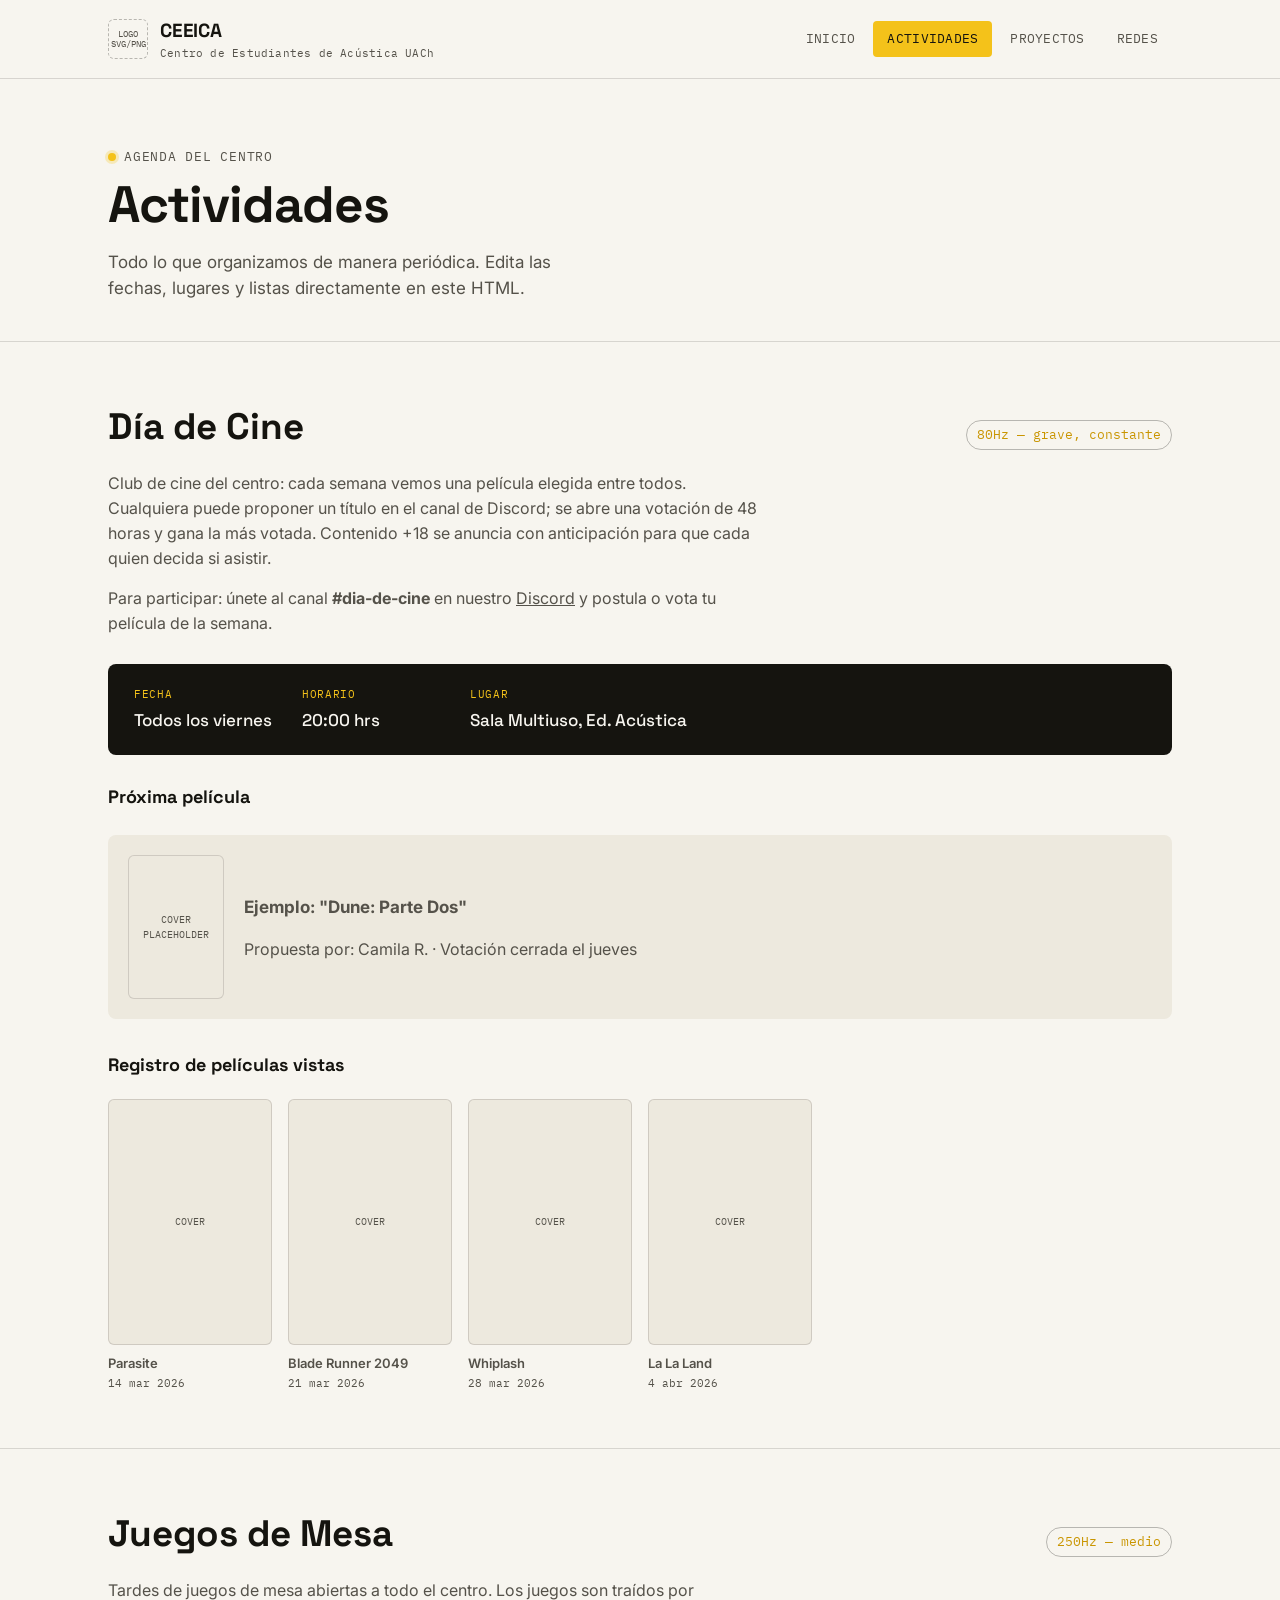
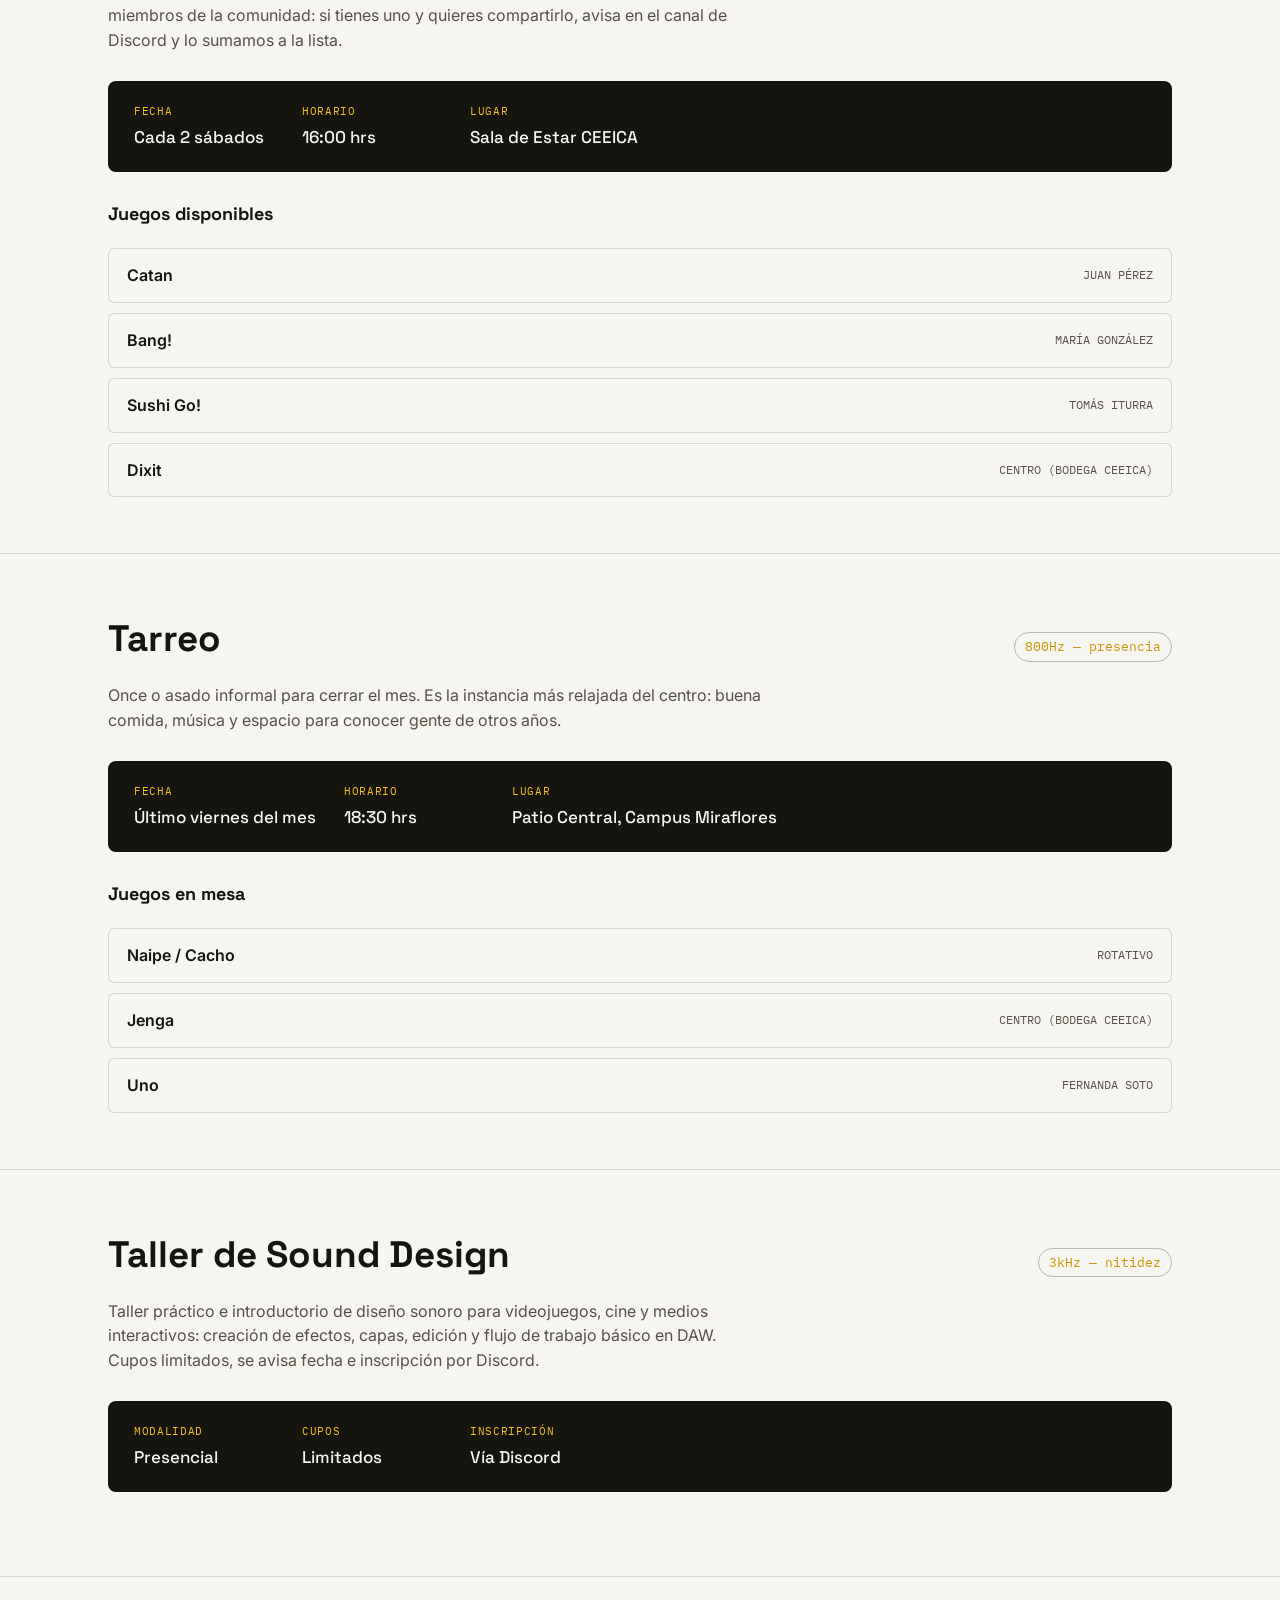
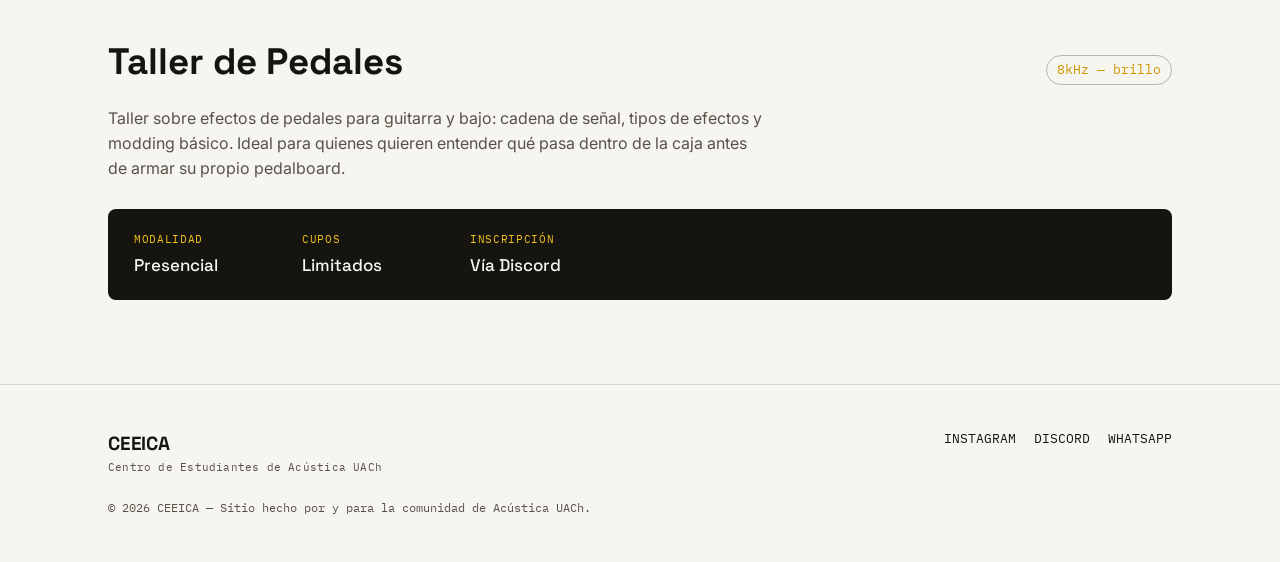
==== actividades.html @ ff1bd5f5 "Add files via upload" ====
<!DOCTYPE html>
<html lang="es">
<head>
<meta charset="UTF-8">
<meta name="viewport" content="width=device-width, initial-scale=1.0">
<title>Actividades — CEEICA</title>
<meta name="description" content="Día de Cine, Juegos de Mesa, Tarreo y talleres de CEEICA.">
<link rel="preconnect" href="https://fonts.googleapis.com">
<link href="https://fonts.googleapis.com/css2?family=Space+Grotesk:wght@500;700&family=Inter:wght@400;500;600&family=IBM+Plex+Mono:wght@400;500&display=swap" rel="stylesheet">
<link rel="stylesheet" href="style.css">
</head>
<body>
<a href="#main" class="skip-link">Saltar al contenido</a>

<header class="site-header">
  <nav class="nav">
    <a href="index.html" class="brand">
      <div class="logo-slot">LOGO<br>SVG/PNG</div>
      <div class="brand-name">CEEICA<span>Centro de Estudiantes de Acústica UACh</span></div>
    </a>
    <button class="nav-toggle" aria-label="Abrir menú" aria-expanded="false">
      <span></span><span></span><span></span>
    </button>
    <div class="nav-links">
      <a href="index.html">Inicio</a>
      <a href="actividades.html" class="active">Actividades</a>
      <a href="proyectos.html">Proyectos</a>
      <a href="redes.html">Redes</a>
    </div>
  </nav>
</header>

<main id="main">

  <section class="hero" style="padding:64px 0 40px;">
    <div class="wrap">
      <p class="eyebrow">Agenda del centro</p>
      <h1 style="font-size:clamp(2.2rem,5vw,3.2rem);">Actividades</h1>
      <p class="lead">Todo lo que organizamos de manera periódica. Edita las fechas, lugares y listas directamente en este HTML.</p>
    </div>
  </section>

  <!-- ============ DÍA DE CINE ============ -->
  <section class="activity-block" id="cine">
    <div class="wrap activity-body">
      <div class="activity-head">
        <h2>Día de Cine</h2>
        <span class="freq-tag">80Hz — grave, constante</span>
      </div>
      <p>Club de cine del centro: cada semana vemos una película elegida entre todos. Cualquiera puede proponer un título en el canal de Discord; se abre una votación de 48 horas y gana la más votada. Contenido +18 se anuncia con anticipación para que cada quien decida si asistir.</p>
      <p>Para participar: únete al canal <strong>#dia-de-cine</strong> en nuestro <a href="redes.html" style="text-decoration:underline;">Discord</a> y postula o vota tu película de la semana.</p>

      <div class="info-box">
        <div class="item"><span>Fecha</span><strong>Todos los viernes</strong></div>
        <div class="item"><span>Horario</span><strong>20:00 hrs</strong></div>
        <div class="item"><span>Lugar</span><strong>Sala Multiuso, Ed. Acústica</strong></div>
      </div>

      <h3 style="font-family:var(--font-display);font-size:18px;margin-bottom:4px;">Próxima película</h3>
      <div class="next-movie">
        <div class="cover-art">COVER<br>PLACEHOLDER</div>
        <div>
          <p style="font-weight:700;font-size:17px;margin-bottom:2px;">Ejemplo: "Dune: Parte Dos"</p>
          <p class="meta">Propuesta por: Camila R. · Votación cerrada el jueves</p>
        </div>
      </div>

      <h3 style="font-family:var(--font-display);font-size:18px;margin:32px 0 4px;">Registro de películas vistas</h3>
      <div class="cover-grid">
        <div class="cover-card">
          <div class="cover-art">COVER</div>
          <p>Parasite</p>
          <p class="meta">14 mar 2026</p>
        </div>
        <div class="cover-card">
          <div class="cover-art">COVER</div>
          <p>Blade Runner 2049</p>
          <p class="meta">21 mar 2026</p>
        </div>
        <div class="cover-card">
          <div class="cover-art">COVER</div>
          <p>Whiplash</p>
          <p class="meta">28 mar 2026</p>
        </div>
        <div class="cover-card">
          <div class="cover-art">COVER</div>
          <p>La La Land</p>
          <p class="meta">4 abr 2026</p>
        </div>
      </div>
    </div>
  </section>

  <!-- ============ JUEGOS DE MESA ============ -->
  <section class="activity-block" id="juegos">
    <div class="wrap activity-body">
      <div class="activity-head">
        <h2>Juegos de Mesa</h2>
        <span class="freq-tag">250Hz — medio</span>
      </div>
      <p>Tardes de juegos de mesa abiertas a todo el centro. Los juegos son traídos por miembros de la comunidad: si tienes uno y quieres compartirlo, avisa en el canal de Discord y lo sumamos a la lista.</p>

      <div class="info-box">
        <div class="item"><span>Fecha</span><strong>Cada 2 sábados</strong></div>
        <div class="item"><span>Horario</span><strong>16:00 hrs</strong></div>
        <div class="item"><span>Lugar</span><strong>Sala de Estar CEEICA</strong></div>
      </div>

      <h3 style="font-family:var(--font-display);font-size:18px;margin-bottom:4px;">Juegos disponibles</h3>
      <ul class="owner-list">
        <li><span class="game-name">Catan</span><span class="owner">Juan Pérez</span></li>
        <li><span class="game-name">Bang!</span><span class="owner">María González</span></li>
        <li><span class="game-name">Sushi Go!</span><span class="owner">Tomás Iturra</span></li>
        <li><span class="game-name">Dixit</span><span class="owner">Centro (bodega CEEICA)</span></li>
      </ul>
    </div>
  </section>

  <!-- ============ TARREO ============ -->
  <section class="activity-block" id="tarreo">
    <div class="wrap activity-body">
      <div class="activity-head">
        <h2>Tarreo</h2>
        <span class="freq-tag">800Hz — presencia</span>
      </div>
      <p>Once o asado informal para cerrar el mes. Es la instancia más relajada del centro: buena comida, música y espacio para conocer gente de otros años.</p>

      <div class="info-box">
        <div class="item"><span>Fecha</span><strong>Último viernes del mes</strong></div>
        <div class="item"><span>Horario</span><strong>18:30 hrs</strong></div>
        <div class="item"><span>Lugar</span><strong>Patio Central, Campus Miraflores</strong></div>
      </div>

      <h3 style="font-family:var(--font-display);font-size:18px;margin-bottom:4px;">Juegos en mesa</h3>
      <ul class="owner-list">
        <li><span class="game-name">Naipe / Cacho</span><span class="owner">Rotativo</span></li>
        <li><span class="game-name">Jenga</span><span class="owner">Centro (bodega CEEICA)</span></li>
        <li><span class="game-name">Uno</span><span class="owner">Fernanda Soto</span></li>
      </ul>
    </div>
  </section>

  <!-- ============ TALLER SOUND DESIGN ============ -->
  <section class="activity-block" id="sound-design">
    <div class="wrap activity-body">
      <div class="activity-head">
        <h2>Taller de Sound Design</h2>
        <span class="freq-tag">3kHz — nitidez</span>
      </div>
      <p>Taller práctico e introductorio de diseño sonoro para videojuegos, cine y medios interactivos: creación de efectos, capas, edición y flujo de trabajo básico en DAW. Cupos limitados, se avisa fecha e inscripción por Discord.</p>
      <div class="info-box">
        <div class="item"><span>Modalidad</span><strong>Presencial</strong></div>
        <div class="item"><span>Cupos</span><strong>Limitados</strong></div>
        <div class="item"><span>Inscripción</span><strong>Vía Discord</strong></div>
      </div>
    </div>
  </section>

  <!-- ============ TALLER PEDALES ============ -->
  <section class="activity-block" id="pedales">
    <div class="wrap activity-body">
      <div class="activity-head">
        <h2>Taller de Pedales</h2>
        <span class="freq-tag">8kHz — brillo</span>
      </div>
      <p>Taller sobre efectos de pedales para guitarra y bajo: cadena de señal, tipos de efectos y modding básico. Ideal para quienes quieren entender qué pasa dentro de la caja antes de armar su propio pedalboard.</p>
      <div class="info-box">
        <div class="item"><span>Modalidad</span><strong>Presencial</strong></div>
        <div class="item"><span>Cupos</span><strong>Limitados</strong></div>
        <div class="item"><span>Inscripción</span><strong>Vía Discord</strong></div>
      </div>
    </div>
  </section>

</main>

<footer class="site-footer">
  <div class="wrap">
    <div class="footer-grid">
      <div class="brand-name">CEEICA<span>Centro de Estudiantes de Acústica UACh</span></div>
      <div class="footer-links">
        <a href="redes.html">Instagram</a>
        <a href="redes.html">Discord</a>
        <a href="redes.html">Whatsapp</a>
      </div>
    </div>
    <p class="footer-note">© 2026 CEEICA — Sitio hecho por y para la comunidad de Acústica UACh.</p>
  </div>
</footer>

<script src="script.js"></script>
</body>
</html>
---- style.css ----
/* ============================================================
   CEEICA — Centro de Estudiantes de Acústica UACh
   Sistema de diseño: blanco mate + negro + amarillo señal
   ============================================================ */

:root {
  --bg: #F7F5EF;
  --bg-alt: #EDE9DE;
  --ink: #15140F;
  --ink-soft: #55524A;
  --yellow: #F4C21A;
  --yellow-deep: #C99500;
  --line: rgba(21, 20, 15, 0.14);
  --line-strong: rgba(21, 20, 15, 0.28);

  --font-display: 'Space Grotesk', sans-serif;
  --font-body: 'Inter', sans-serif;
  --font-mono: 'IBM Plex Mono', monospace;

  --maxw: 1120px;
}

* { box-sizing: border-box; }

html { scroll-behavior: smooth; }

body {
  margin: 0;
  background: var(--bg);
  color: var(--ink);
  font-family: var(--font-body);
  font-size: 16px;
  line-height: 1.55;
  -webkit-font-smoothing: antialiased;
}

img { max-width: 100%; display: block; }

a { color: inherit; text-decoration: none; }

.wrap {
  max-width: var(--maxw);
  margin: 0 auto;
  padding: 0 28px;
}

/* -------------------- Skip link / accessibility -------------------- */
.skip-link {
  position: absolute;
  left: -999px;
  top: 0;
  background: var(--yellow);
  color: var(--ink);
  padding: 10px 16px;
  z-index: 999;
  font-family: var(--font-mono);
}
.skip-link:focus { left: 12px; top: 12px; }

:focus-visible {
  outline: 3px solid var(--yellow-deep);
  outline-offset: 2px;
}

/* -------------------- Eyebrow / tag (motivo de frecuencia) -------------------- */
.eyebrow {
  display: inline-flex;
  align-items: center;
  gap: 8px;
  font-family: var(--font-mono);
  font-size: 12.5px;
  letter-spacing: 0.06em;
  text-transform: uppercase;
  color: var(--ink-soft);
  margin: 0 0 14px;
}
.eyebrow::before {
  content: "";
  width: 8px;
  height: 8px;
  background: var(--yellow);
  border-radius: 50%;
  box-shadow: 0 0 0 3px rgba(244, 194, 26, 0.25);
}

/* -------------------- Header / Nav -------------------- */
.site-header {
  position: sticky;
  top: 0;
  z-index: 100;
  background: rgba(247, 245, 239, 0.92);
  backdrop-filter: blur(8px);
  border-bottom: 1px solid var(--line);
}
.nav {
  display: flex;
  align-items: center;
  justify-content: space-between;
  padding: 16px 28px;
  max-width: var(--maxw);
  margin: 0 auto;
}
.brand {
  display: flex;
  align-items: center;
  gap: 12px;
}
.logo-slot {
  width: 40px;
  height: 40px;
  border: 1.5px dashed var(--line-strong);
  border-radius: 6px;
  display: flex;
  align-items: center;
  justify-content: center;
  font-family: var(--font-mono);
  font-size: 9px;
  color: var(--ink-soft);
  text-align: center;
  line-height: 1.1;
  flex-shrink: 0;
  /* Reemplaza este div por: <img src="assets/logo.svg" alt="Logo CEEICA"> */
}
.brand-name {
  font-family: var(--font-display);
  font-weight: 700;
  font-size: 19px;
  letter-spacing: -0.01em;
}
.brand-name span {
  display: block;
  font-family: var(--font-mono);
  font-weight: 400;
  font-size: 10.5px;
  color: var(--ink-soft);
  letter-spacing: 0.02em;
  text-transform: none;
}

.nav-links {
  display: flex;
  gap: 4px;
  align-items: center;
}
.nav-links a {
  font-family: var(--font-mono);
  font-size: 13px;
  letter-spacing: 0.02em;
  text-transform: uppercase;
  padding: 8px 14px;
  border-radius: 4px;
  color: var(--ink-soft);
  transition: color 0.15s ease, background 0.15s ease;
}
.nav-links a:hover { color: var(--ink); background: var(--bg-alt); }
.nav-links a.active {
  color: var(--ink);
  background: var(--yellow);
}

.nav-toggle {
  display: none;
  flex-direction: column;
  gap: 4px;
  background: none;
  border: none;
  cursor: pointer;
  padding: 8px;
}
.nav-toggle span {
  width: 22px;
  height: 2px;
  background: var(--ink);
  display: block;
}

/* -------------------- Buttons -------------------- */
.btn {
  display: inline-flex;
  align-items: center;
  gap: 8px;
  font-family: var(--font-mono);
  font-size: 13.5px;
  letter-spacing: 0.02em;
  text-transform: uppercase;
  padding: 12px 20px;
  border: 1.5px solid var(--ink);
  border-radius: 4px;
  transition: transform 0.15s ease, background 0.15s ease, color 0.15s ease;
}
.btn-solid { background: var(--ink); color: var(--bg); }
.btn-solid:hover { background: var(--yellow); color: var(--ink); border-color: var(--ink); transform: translateY(-2px); }
.btn-outline { background: transparent; color: var(--ink); }
.btn-outline:hover { background: var(--ink); color: var(--bg); transform: translateY(-2px); }
.btn-row { display: flex; gap: 12px; flex-wrap: wrap; margin-top: 28px; }

/* -------------------- Hero -------------------- */
.hero {
  padding: 96px 0 72px;
  border-bottom: 1px solid var(--line);
  position: relative;
  overflow: hidden;
}
.hero-grid {
  display: grid;
  grid-template-columns: 1.1fr 0.9fr;
  gap: 48px;
  align-items: center;
}
.hero h1 {
  font-family: var(--font-display);
  font-size: clamp(2.6rem, 6vw, 4.4rem);
  line-height: 0.98;
  font-weight: 700;
  letter-spacing: -0.02em;
  margin: 0 0 18px;
}
.hero p.lead {
  font-size: 17px;
  color: var(--ink-soft);
  max-width: 46ch;
  margin: 0;
}

/* Waveform (elemento firma) */
.waveform {
  display: flex;
  align-items: center;
  justify-content: center;
  gap: 5px;
  height: 220px;
}
.waveform .bar {
  width: 8px;
  border-radius: 3px;
  background: var(--ink);
  animation: wave 1.4s ease-in-out infinite;
}
.waveform .bar:nth-child(odd) { background: var(--yellow); }
@keyframes wave {
  0%, 100% { height: 20%; }
  50% { height: 90%; }
}
@media (prefers-reduced-motion: reduce) {
  .waveform .bar { animation: none; height: 55%; }
}

/* Divisor tipo onda entre secciones */
.wave-divider {
  width: 100%;
  height: 28px;
  display: block;
}

/* -------------------- Section -------------------- */
.section { padding: 72px 0; }
.section-alt { background: var(--bg-alt); }
.section-head {
  max-width: 62ch;
  margin-bottom: 40px;
}
.section-head h2 {
  font-family: var(--font-display);
  font-size: clamp(1.8rem, 3.4vw, 2.6rem);
  margin: 0 0 12px;
  letter-spacing: -0.01em;
}
.section-head p { color: var(--ink-soft); margin: 0; }

/* -------------------- Cards -------------------- */
.grid {
  display: grid;
  grid-template-columns: repeat(auto-fit, minmax(260px, 1fr));
  gap: 20px;
}
.card {
  background: var(--bg);
  border: 1px solid var(--line);
  border-radius: 8px;
  padding: 26px;
  transition: border-color 0.15s ease, transform 0.15s ease;
}
.card:hover { border-color: var(--ink); transform: translateY(-3px); }
.card h3 {
  font-family: var(--font-display);
  font-size: 20px;
  margin: 0 0 8px;
}
.card p { color: var(--ink-soft); font-size: 14.5px; margin: 0 0 14px; }
.card .tag-line {
  font-family: var(--font-mono);
  font-size: 12px;
  color: var(--yellow-deep);
  text-transform: uppercase;
  letter-spacing: 0.04em;
  margin-bottom: 10px;
  display: block;
}
.card-link {
  font-family: var(--font-mono);
  font-size: 12.5px;
  text-transform: uppercase;
  border-bottom: 1.5px solid var(--ink);
  padding-bottom: 2px;
}

/* Info box (fecha/hora/lugar) */
.info-box {
  display: flex;
  flex-wrap: wrap;
  gap: 28px;
  background: var(--ink);
  color: var(--bg);
  border-radius: 8px;
  padding: 22px 26px;
  margin: 28px 0;
}
.info-box .item { min-width: 140px; }
.info-box .item span {
  display: block;
  font-family: var(--font-mono);
  font-size: 11px;
  text-transform: uppercase;
  letter-spacing: 0.06em;
  color: var(--yellow);
  margin-bottom: 4px;
}
.info-box .item strong { font-family: var(--font-display); font-size: 17px; font-weight: 500; }

/* Bloques de actividad */
.activity-block {
  padding: 56px 0;
  border-bottom: 1px solid var(--line);
}
.activity-block:last-child { border-bottom: none; }
.activity-head {
  display: flex;
  justify-content: space-between;
  align-items: baseline;
  flex-wrap: wrap;
  gap: 12px;
  margin-bottom: 8px;
}
.activity-head h2 {
  font-family: var(--font-display);
  font-size: clamp(1.7rem, 3vw, 2.3rem);
  margin: 0;
}
.freq-tag {
  font-family: var(--font-mono);
  font-size: 12.5px;
  color: var(--yellow-deep);
  border: 1px solid var(--line-strong);
  padding: 4px 10px;
  border-radius: 20px;
}
.activity-body p { color: var(--ink-soft); max-width: 66ch; }

/* Cover grid (peliculas) */
.cover-grid {
  display: grid;
  grid-template-columns: repeat(auto-fill, minmax(140px, 1fr));
  gap: 16px;
  margin-top: 20px;
}
.cover-card { }
.cover-art {
  aspect-ratio: 2 / 3;
  background: var(--bg-alt);
  border: 1px solid var(--line);
  border-radius: 6px;
  display: flex;
  align-items: center;
  justify-content: center;
  font-family: var(--font-mono);
  font-size: 10px;
  color: var(--ink-soft);
  text-align: center;
  padding: 8px;
  margin-bottom: 8px;
}
.cover-card p { margin: 0; font-size: 13px; font-weight: 600; }
.cover-card .meta { font-family: var(--font-mono); font-size: 11px; color: var(--ink-soft); font-weight: 400; margin-top: 2px; }

.next-movie {
  margin-top: 24px;
  display: flex;
  gap: 20px;
  align-items: center;
  background: var(--bg-alt);
  border-radius: 8px;
  padding: 20px;
  flex-wrap: wrap;
}
.next-movie .cover-art { width: 96px; margin-bottom: 0; flex-shrink: 0; }

/* Lista de juegos con dueño */
.owner-list { list-style: none; margin: 20px 0 0; padding: 0; display: grid; gap: 10px; }
.owner-list li {
  display: flex;
  justify-content: space-between;
  align-items: center;
  padding: 14px 18px;
  background: var(--bg);
  border: 1px solid var(--line);
  border-radius: 6px;
  flex-wrap: wrap;
  gap: 6px;
}
.owner-list .game-name { font-weight: 600; }
.owner-list .owner {
  font-family: var(--font-mono);
  font-size: 12px;
  color: var(--ink-soft);
  text-transform: uppercase;
}

/* Episodios de radio */
.episode {
  display: grid;
  grid-template-columns: 90px 1fr auto;
  gap: 20px;
  align-items: center;
  padding: 18px 0;
  border-bottom: 1px solid var(--line);
}
.episode:last-child { border-bottom: none; }
.ep-num {
  font-family: var(--font-mono);
  font-size: 13px;
  color: var(--yellow-deep);
}
.episode h4 { margin: 0 0 4px; font-family: var(--font-display); font-size: 17px; }
.episode p { margin: 0; color: var(--ink-soft); font-size: 13.5px; }
@media (max-width: 600px) {
  .episode { grid-template-columns: 1fr; gap: 8px; }
}

/* Redes / social cards */
.social-grid { display: grid; grid-template-columns: repeat(auto-fit, minmax(280px, 1fr)); gap: 20px; margin-top: 32px; }
.social-card {
  border: 1.5px solid var(--ink);
  border-radius: 10px;
  padding: 32px 28px;
  display: flex;
  flex-direction: column;
  gap: 14px;
  transition: background 0.15s ease, color 0.15s ease, transform 0.15s ease;
}
.social-card:hover { background: var(--ink); color: var(--bg); transform: translateY(-4px); }
.social-card:hover .social-handle { color: var(--yellow); }
.social-card .platform {
  font-family: var(--font-mono);
  font-size: 12px;
  text-transform: uppercase;
  letter-spacing: 0.05em;
  opacity: 0.6;
}
.social-card .social-handle {
  font-family: var(--font-display);
  font-size: 24px;
  font-weight: 700;
  color: var(--yellow-deep);
}
.social-card .cta { font-family: var(--font-mono); font-size: 12.5px; text-transform: uppercase; }

/* -------------------- Footer -------------------- */
.site-footer {
  border-top: 1px solid var(--line);
  padding: 44px 0 32px;
}
.footer-grid {
  display: flex;
  justify-content: space-between;
  flex-wrap: wrap;
  gap: 24px;
  margin-bottom: 24px;
}
.footer-links { display: flex; gap: 18px; font-family: var(--font-mono); font-size: 13px; text-transform: uppercase; }
.footer-links a:hover { color: var(--yellow-deep); }
.footer-note { font-family: var(--font-mono); font-size: 12px; color: var(--ink-soft); }

/* -------------------- Responsive -------------------- */
@media (max-width: 860px) {
  .hero-grid { grid-template-columns: 1fr; }
  .waveform { height: 140px; }
}
@media (max-width: 720px) {
  .nav-links {
    position: absolute;
    top: 100%;
    left: 0;
    right: 0;
    background: var(--bg);
    flex-direction: column;
    align-items: stretch;
    padding: 12px 28px 20px;
    border-bottom: 1px solid var(--line);
    display: none;
  }
  .nav-links.open { display: flex; }
  .nav-links a { padding: 12px 8px; }
  .nav-toggle { display: flex; }
  .episode { grid-template-columns: 50px 1fr; }
}
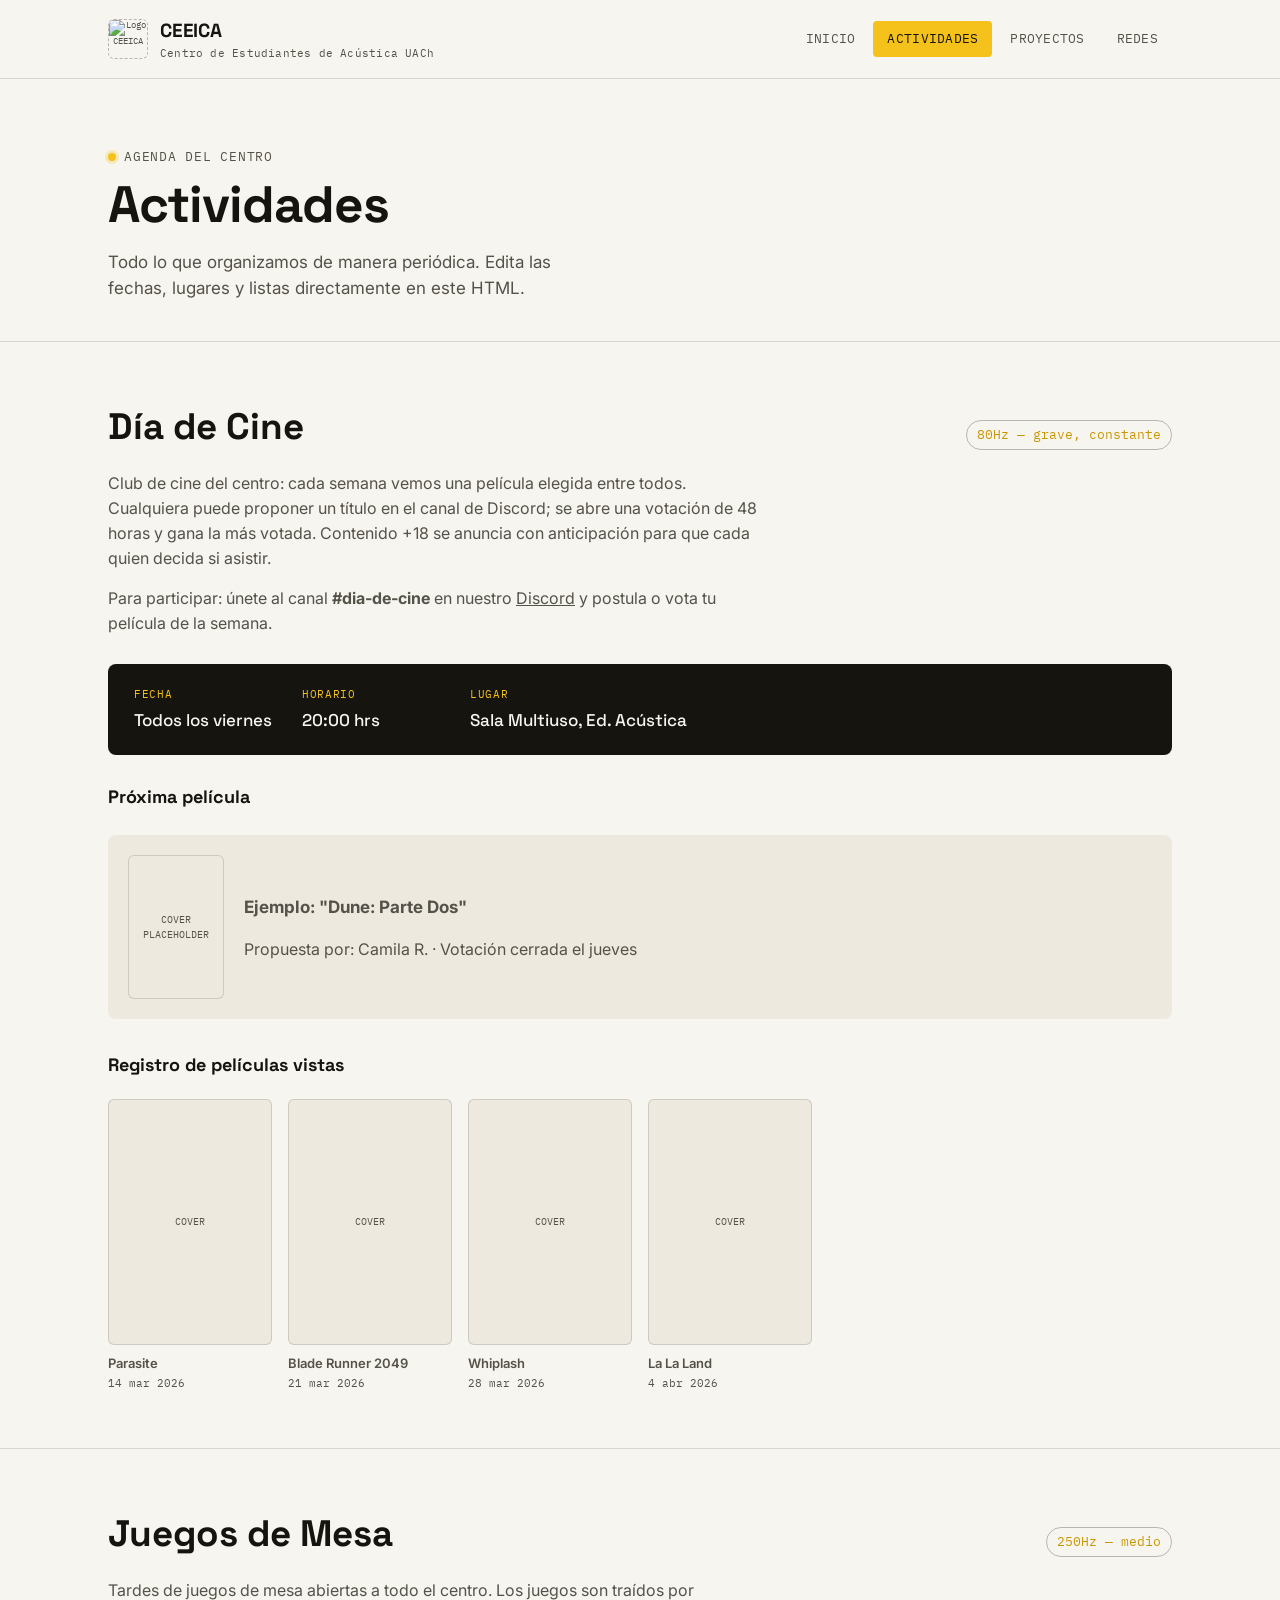
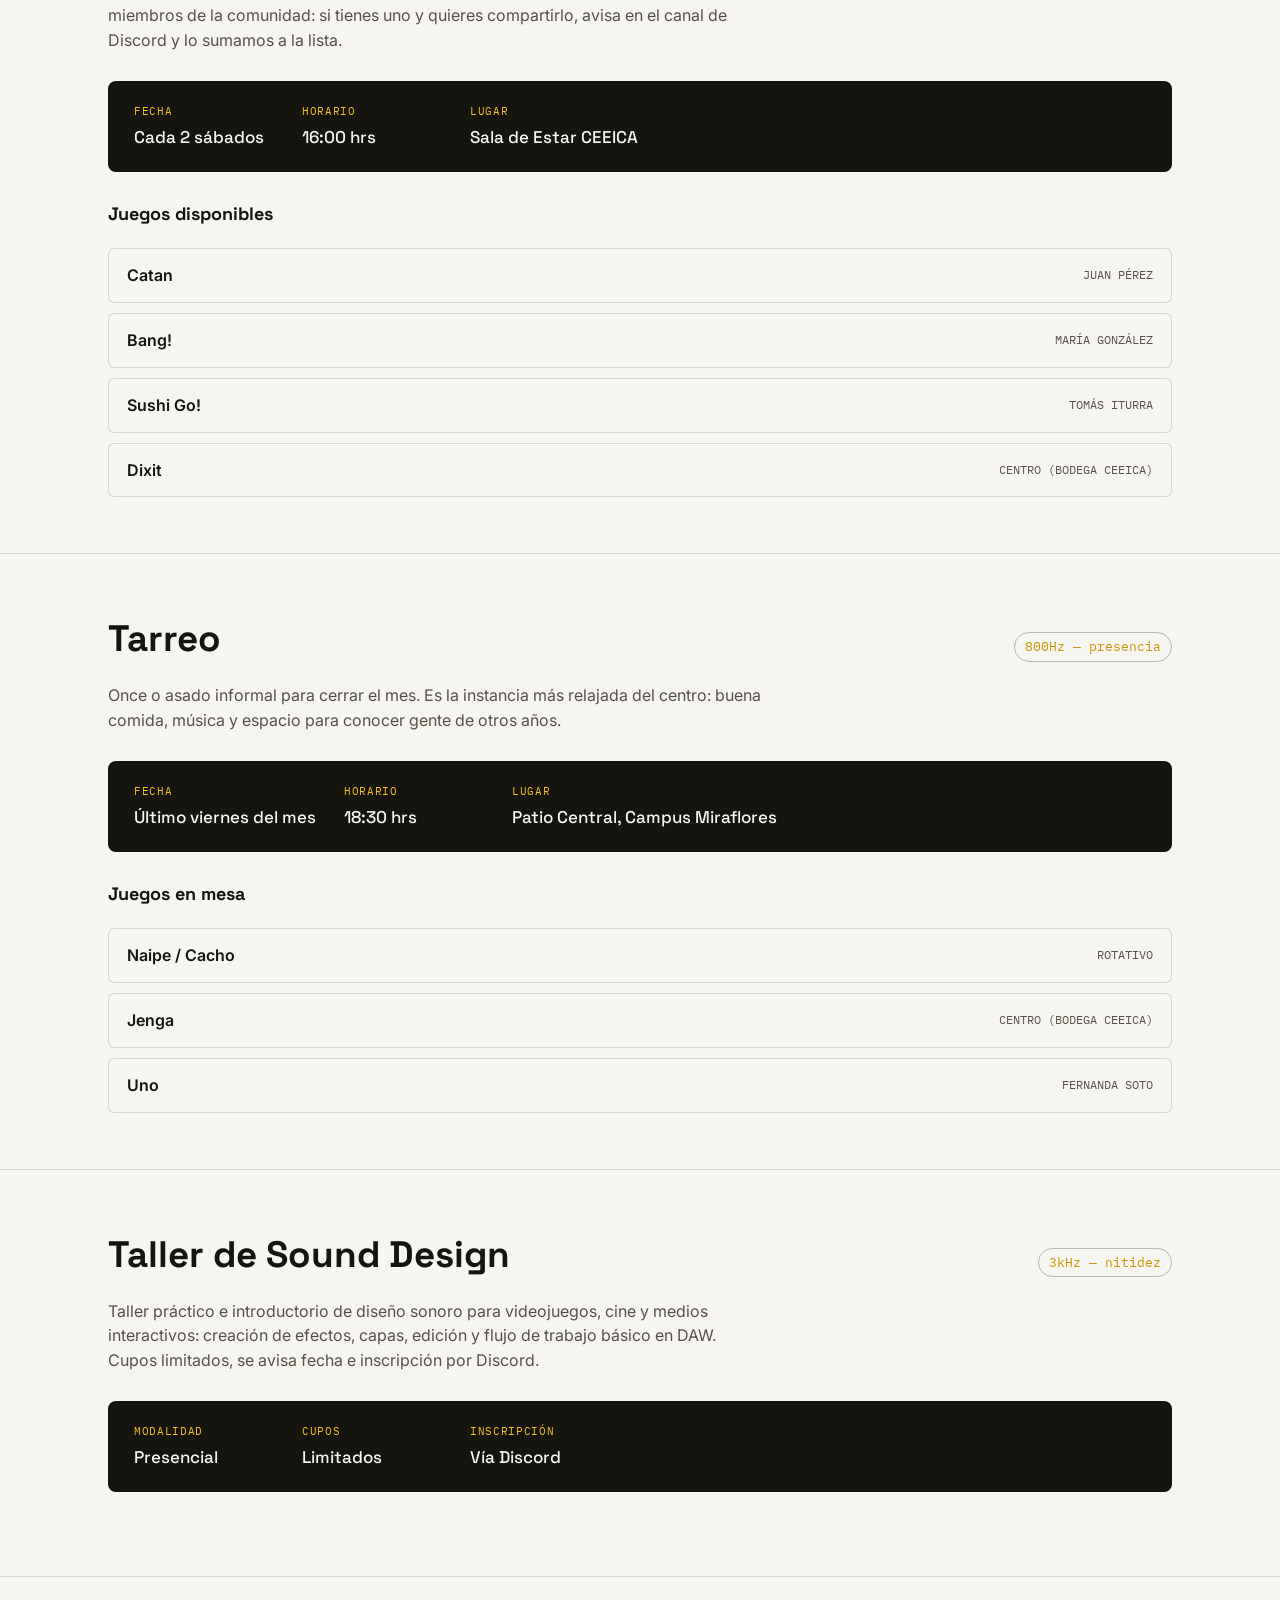
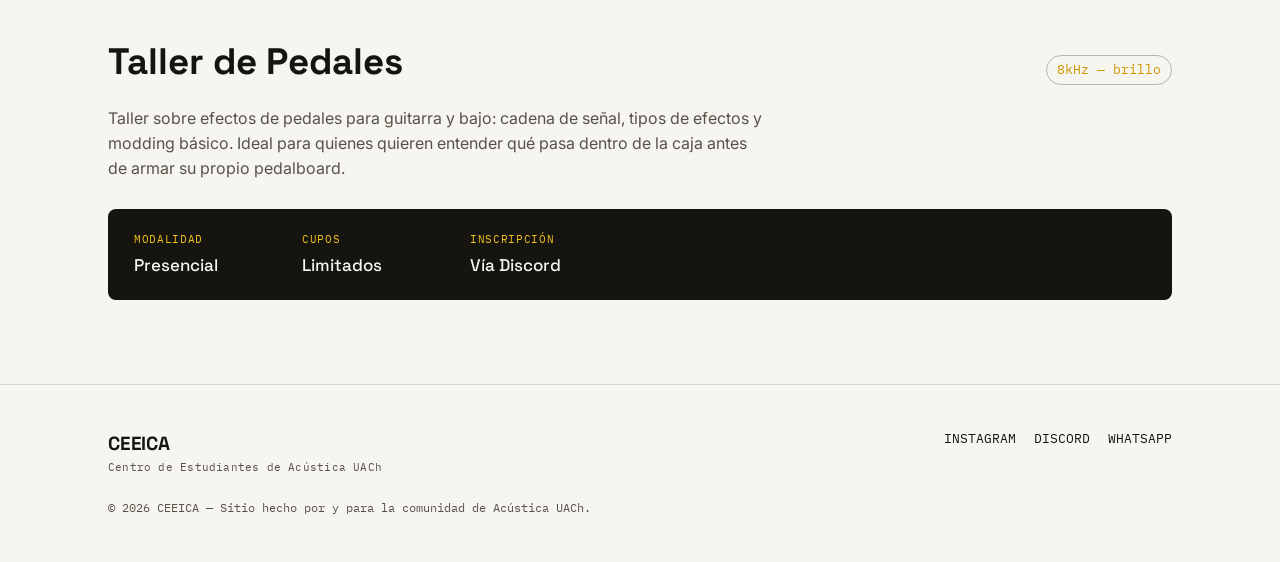
==== commit 64822275: "Add files via upload" ====
--- a/actividades.html
+++ b/actividades.html
@@ -15,7 +15,7 @@
 <header class="site-header">
   <nav class="nav">
     <a href="index.html" class="brand">
-      <div class="logo-slot">LOGO<br>SVG/PNG</div>
+      <img src="assets/logo.svg" alt="Logo CEEICA" class="logo-slot">
       <div class="brand-name">CEEICA<span>Centro de Estudiantes de Acústica UACh</span></div>
     </a>
     <button class="nav-toggle" aria-label="Abrir menú" aria-expanded="false">
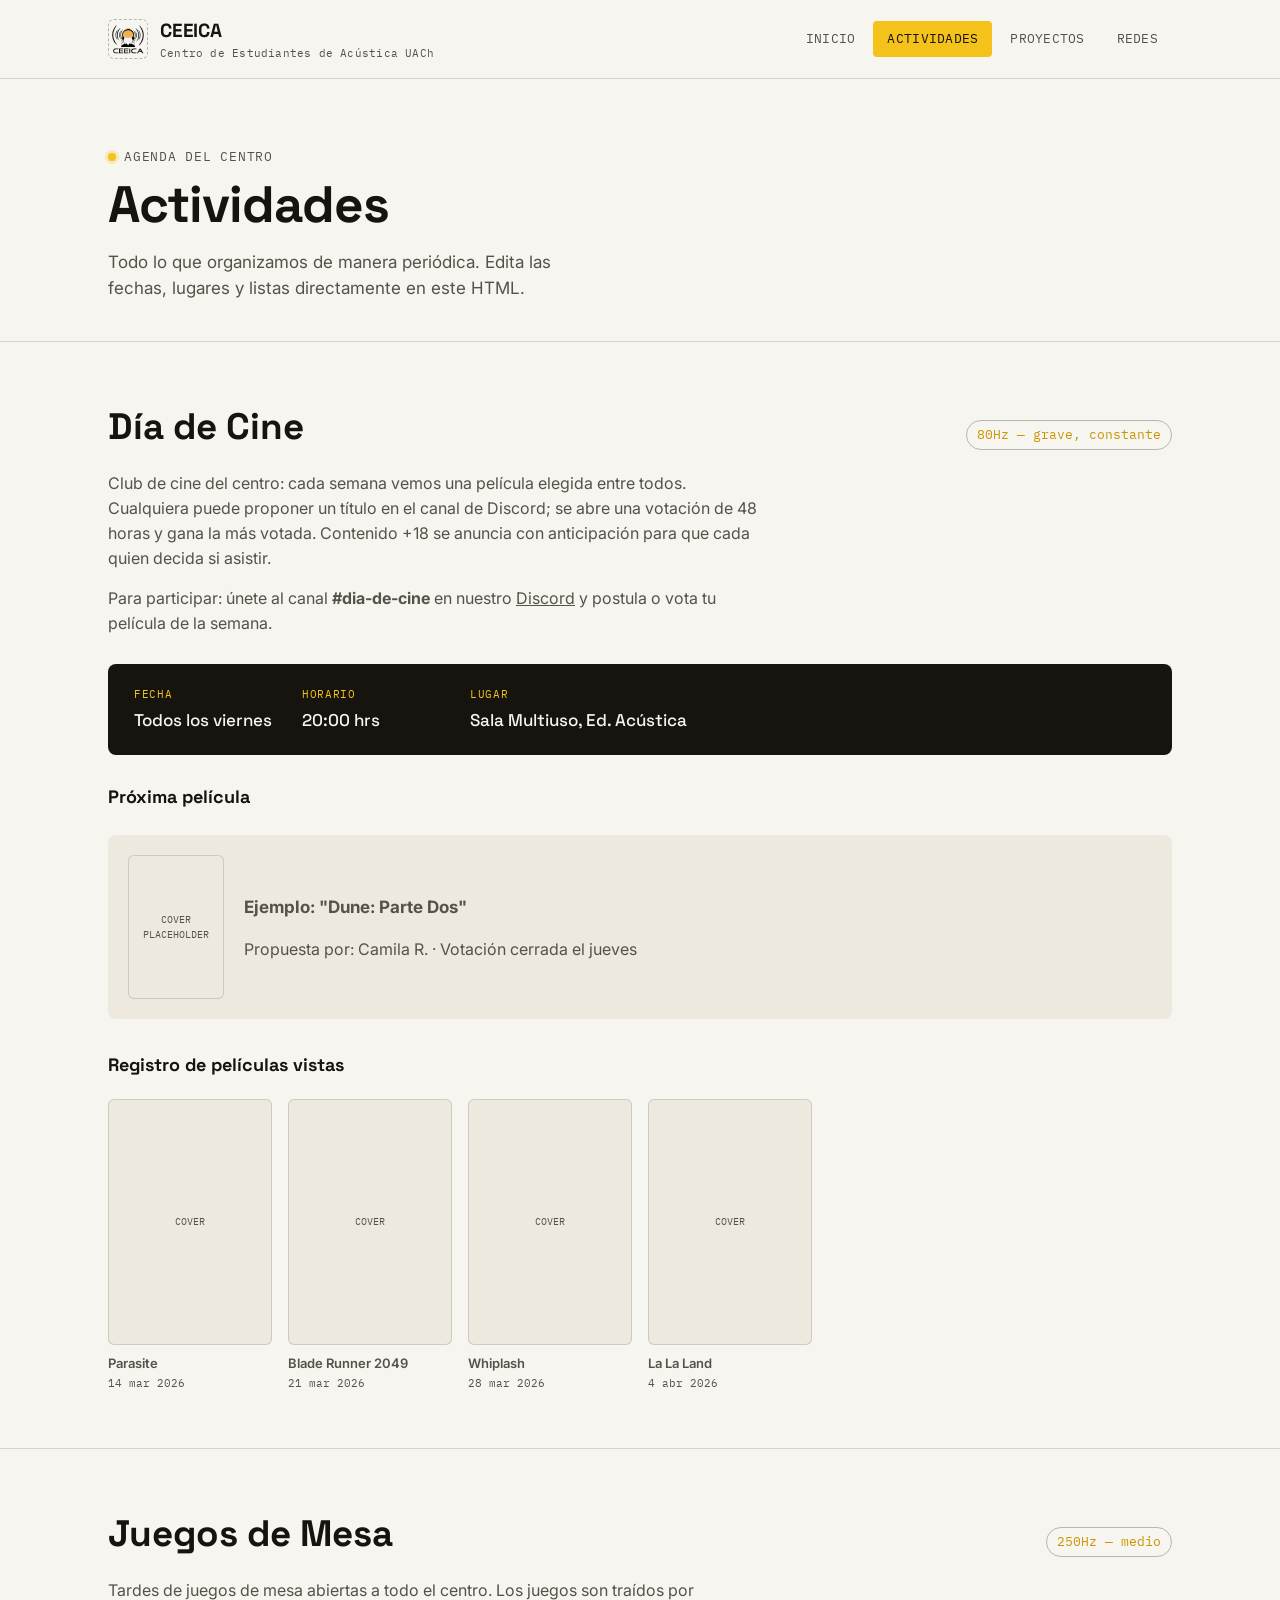
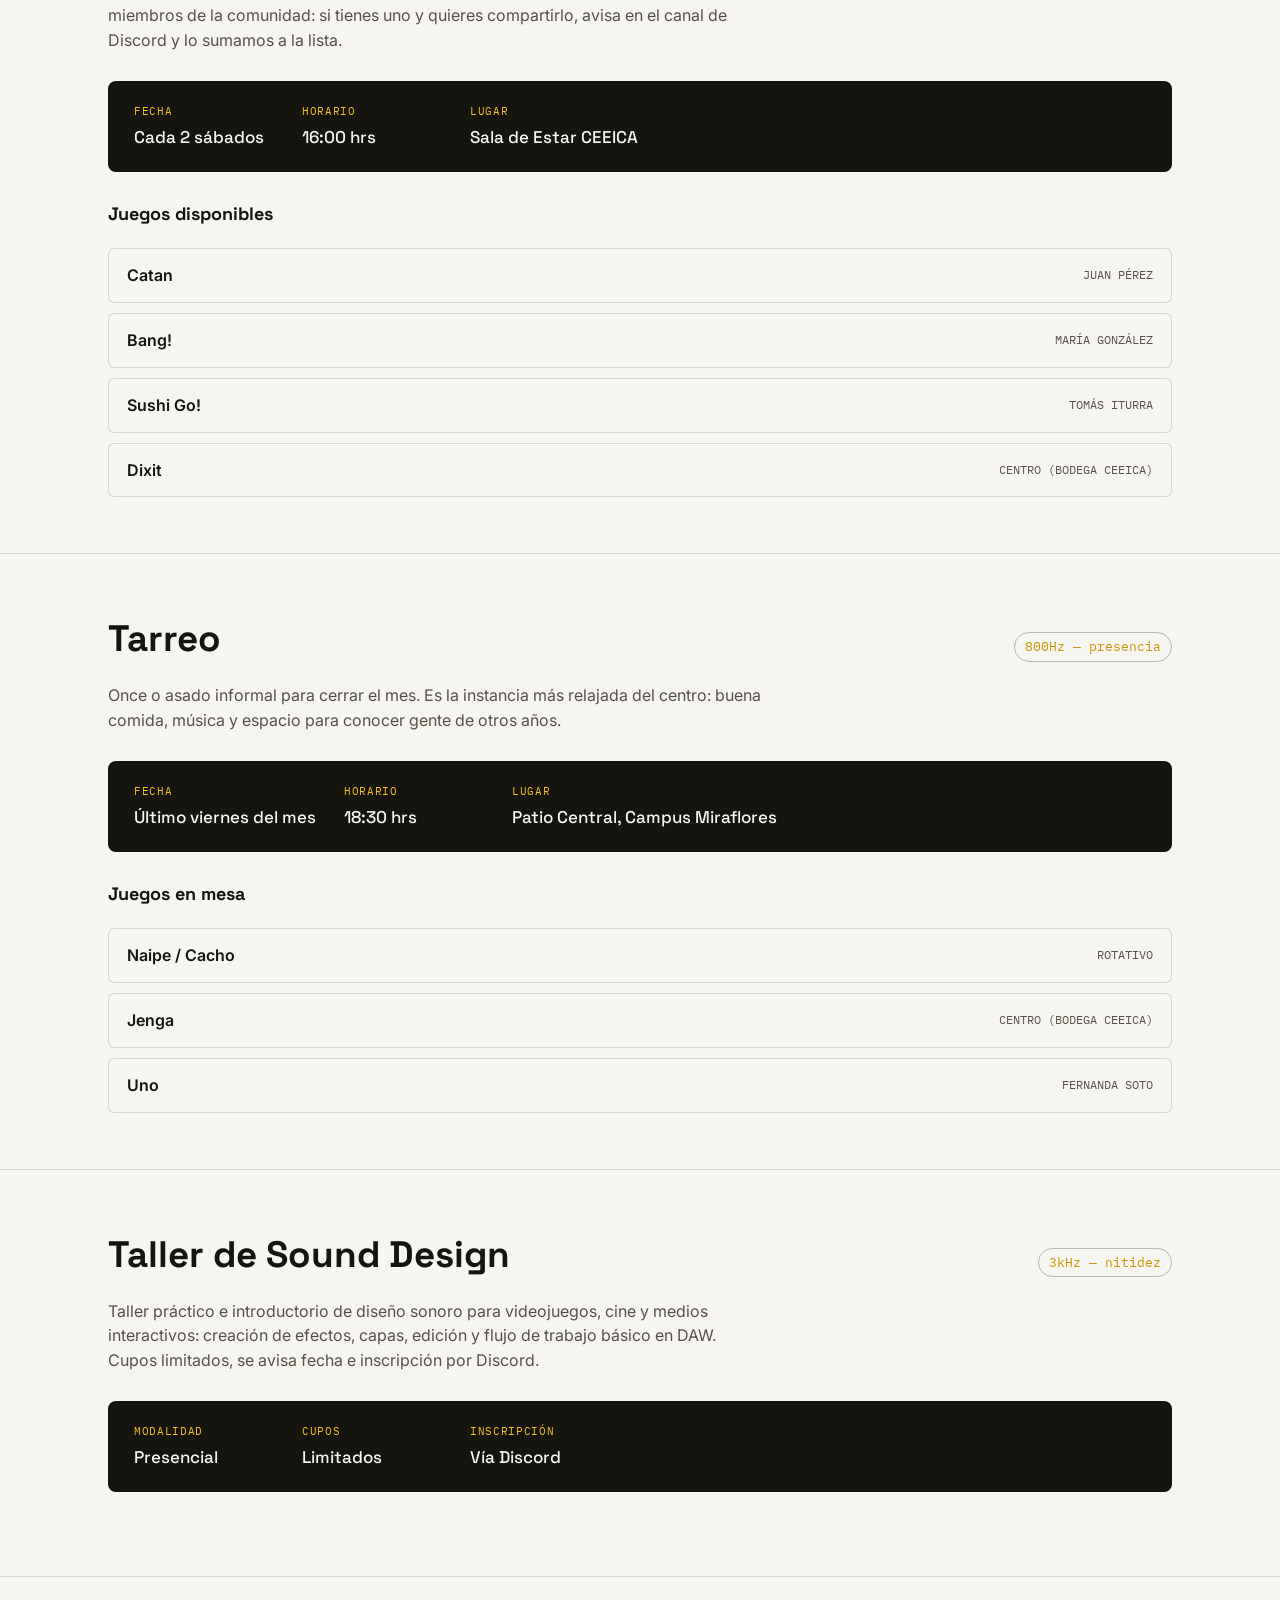
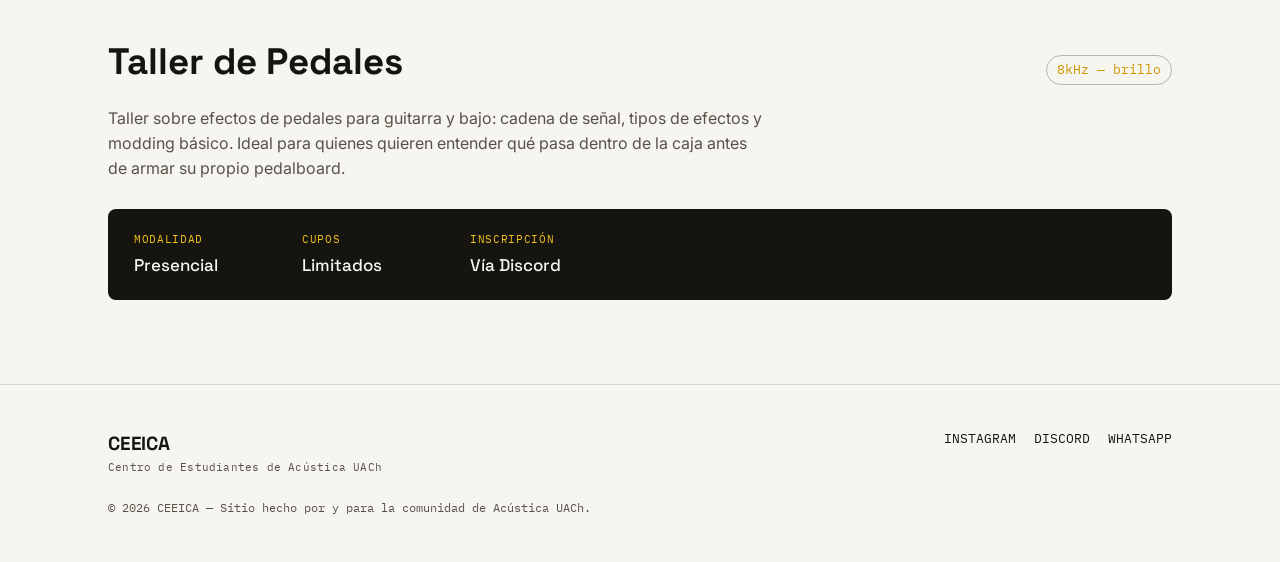
==== commit f79c686d: "Add files via upload" ====
--- a/actividades.html
+++ b/actividades.html
@@ -15,7 +15,7 @@
 <header class="site-header">
   <nav class="nav">
     <a href="index.html" class="brand">
-      <img src="assets/logo.svg" alt="Logo CEEICA" class="logo-slot">
+      <img src="logo.svg" alt="Logo CEEICA" class="logo-slot">
       <div class="brand-name">CEEICA<span>Centro de Estudiantes de Acústica UACh</span></div>
     </a>
     <button class="nav-toggle" aria-label="Abrir menú" aria-expanded="false">
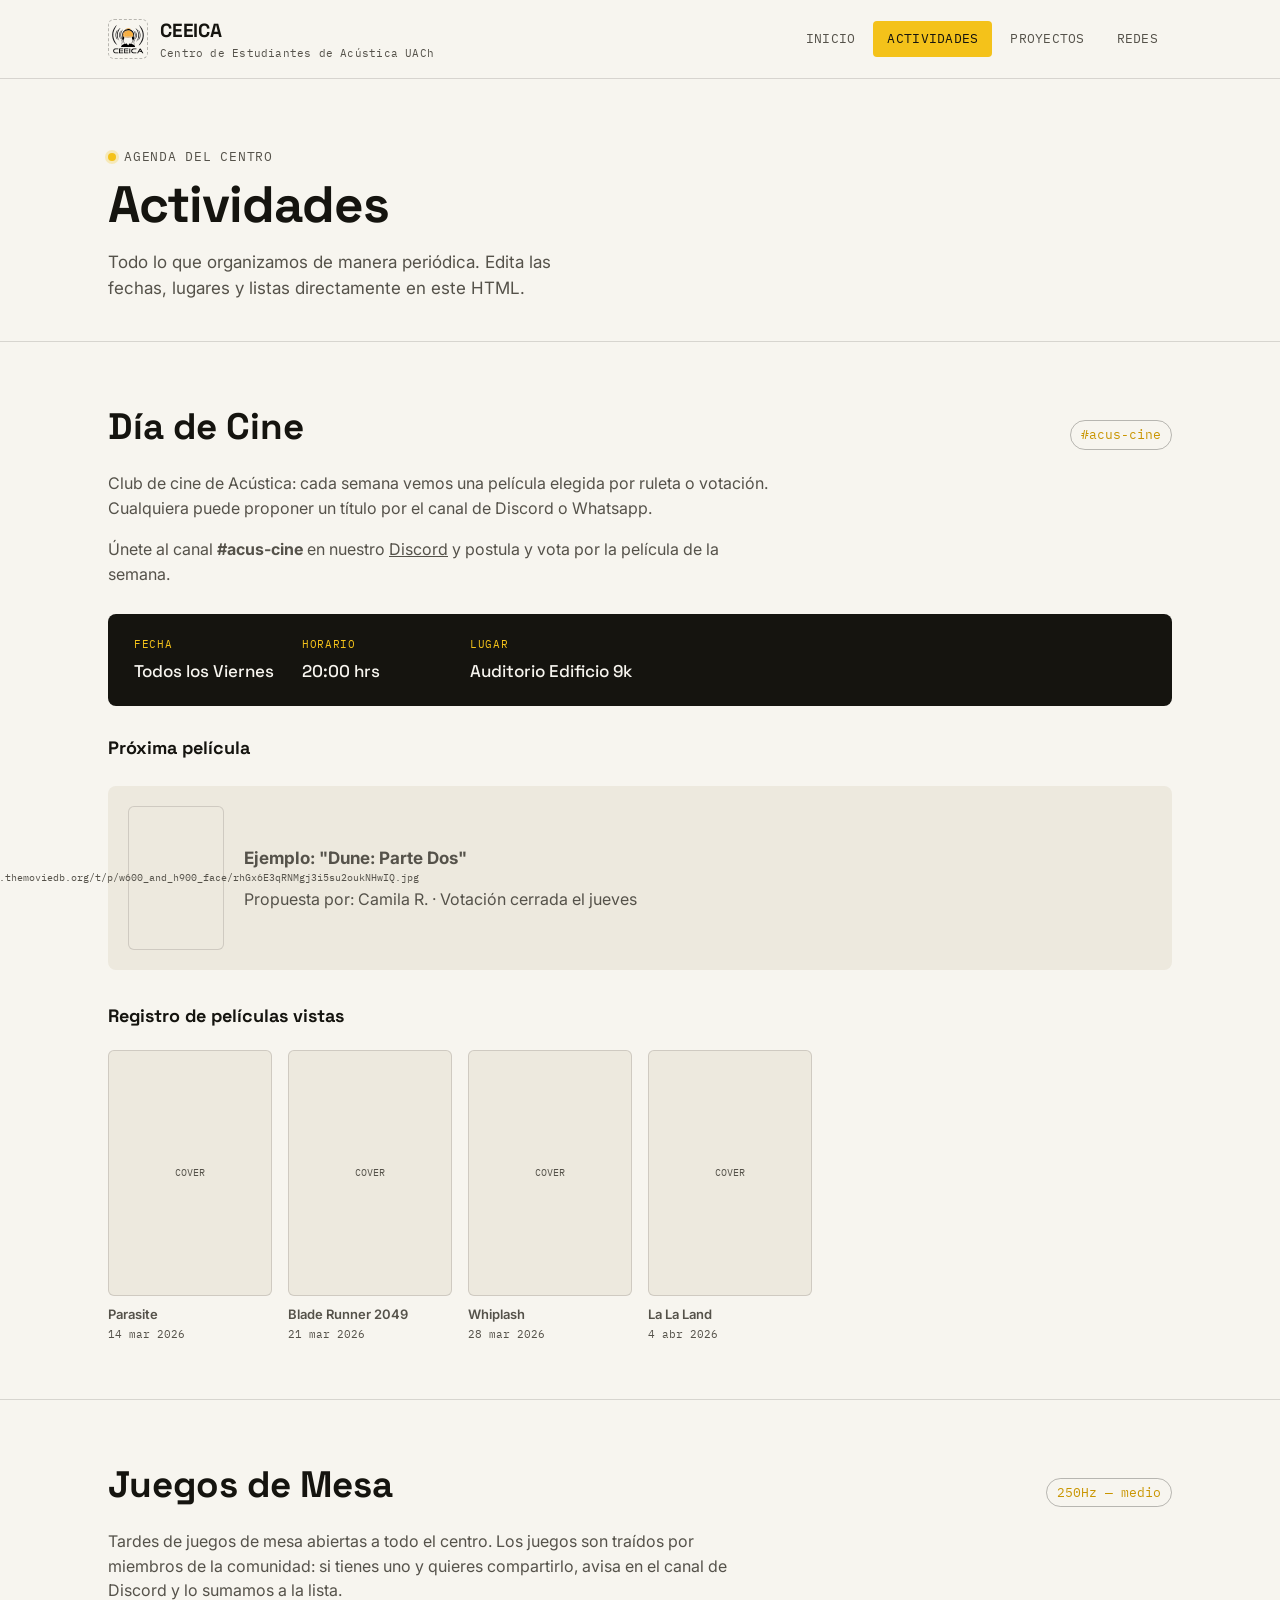
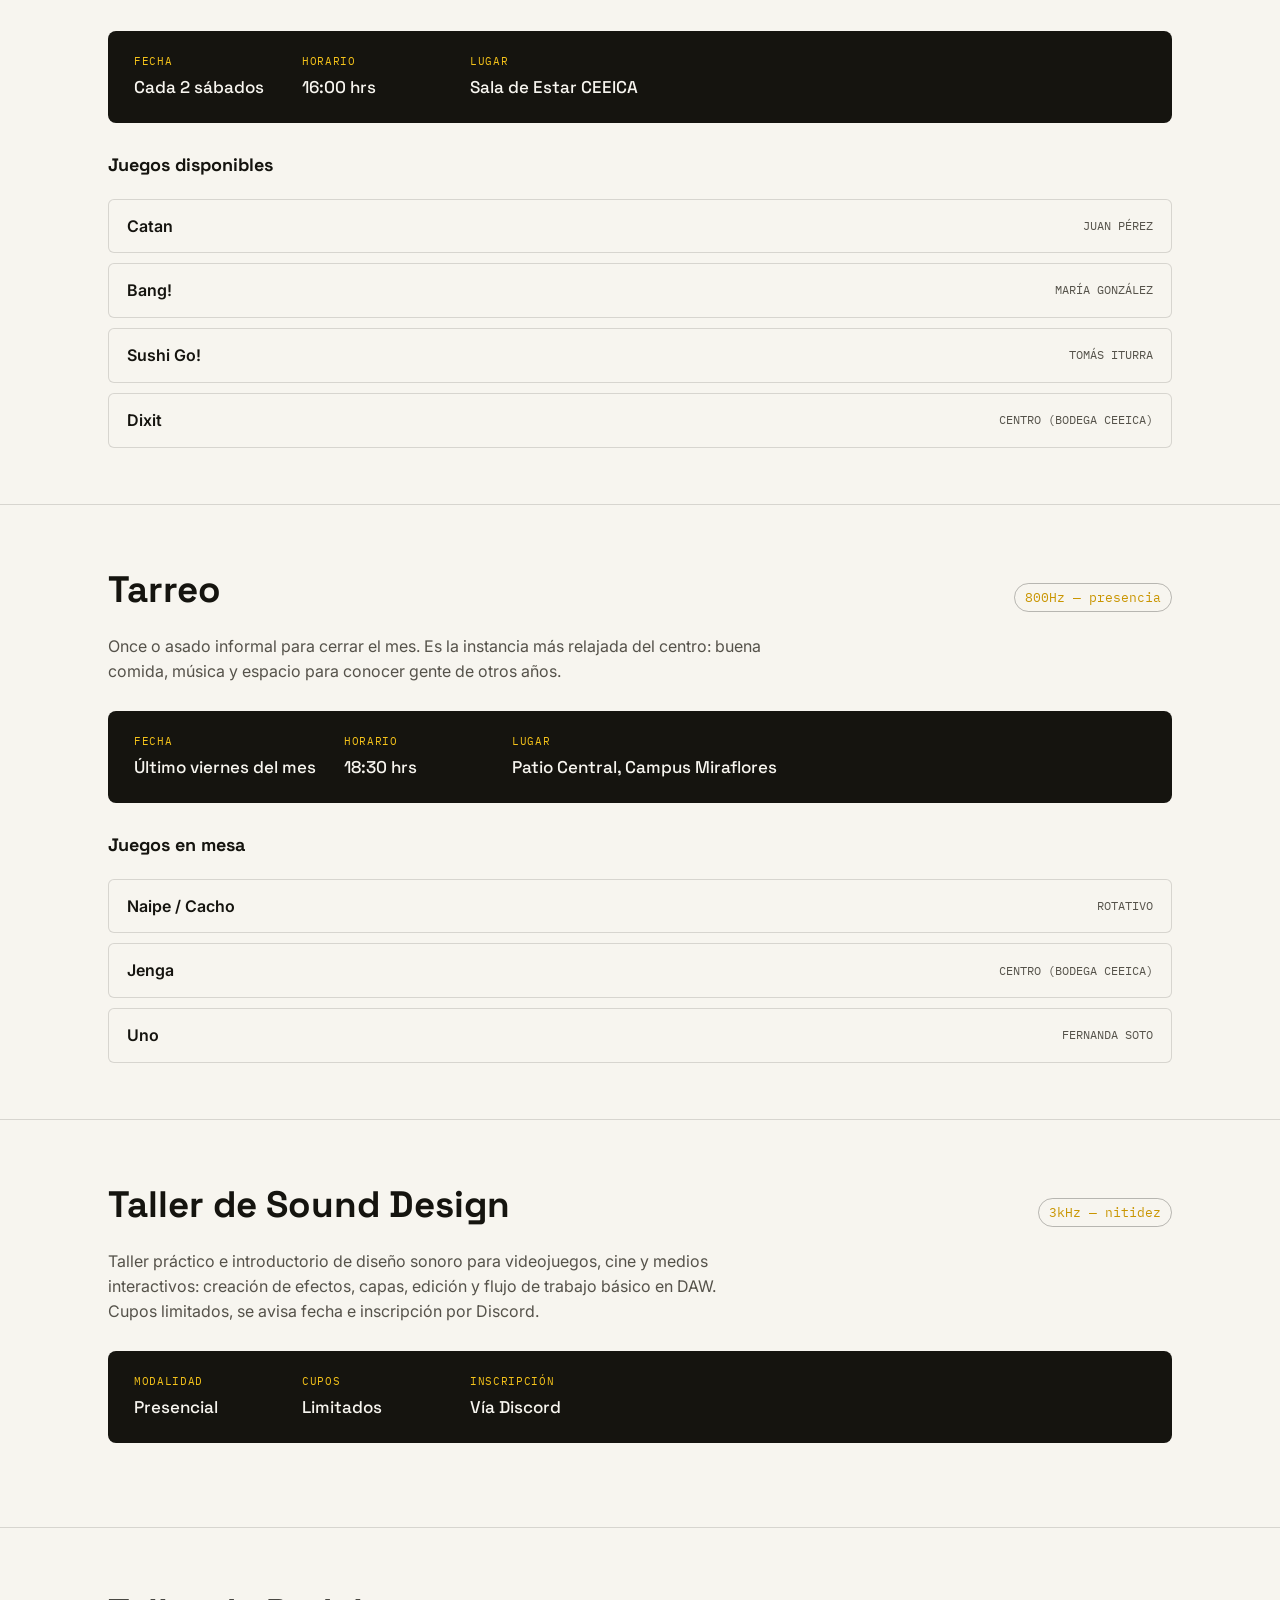
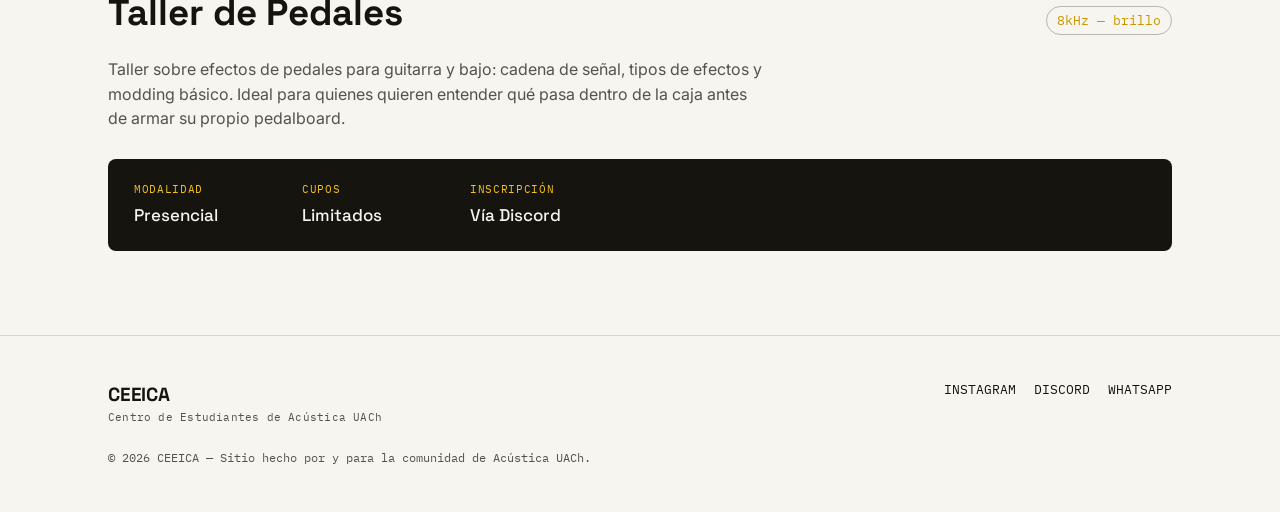
==== commit 4ab0966c: "Add files via upload" ====
--- a/actividades.html
+++ b/actividades.html
@@ -3,7 +3,8 @@
 <head>
 <meta charset="UTF-8">
 <meta name="viewport" content="width=device-width, initial-scale=1.0">
-<title>Actividades — CEEICA</title>
+<title>CEEICA — Actividades</title>
+<link rel="icon" href="favicon_ceeica.svg" type="image/svg+xml">
 <meta name="description" content="Día de Cine, Juegos de Mesa, Tarreo y talleres de CEEICA.">
 <link rel="preconnect" href="https://fonts.googleapis.com">
 <link href="https://fonts.googleapis.com/css2?family=Space+Grotesk:wght@500;700&family=Inter:wght@400;500;600&family=IBM+Plex+Mono:wght@400;500&display=swap" rel="stylesheet">
@@ -15,7 +16,7 @@
 <header class="site-header">
   <nav class="nav">
     <a href="index.html" class="brand">
-      <img src="logo.svg" alt="Logo CEEICA" class="logo-slot">
+      <img src="logo_ceeica.svg" alt="Logo CEEICA" class="logo-slot">
       <div class="brand-name">CEEICA<span>Centro de Estudiantes de Acústica UACh</span></div>
     </a>
     <button class="nav-toggle" aria-label="Abrir menú" aria-expanded="false">
@@ -45,20 +46,20 @@
     <div class="wrap activity-body">
       <div class="activity-head">
         <h2>Día de Cine</h2>
-        <span class="freq-tag">80Hz — grave, constante</span>
+        <span class="freq-tag">#acus-cine</span>
       </div>
-      <p>Club de cine del centro: cada semana vemos una película elegida entre todos. Cualquiera puede proponer un título en el canal de Discord; se abre una votación de 48 horas y gana la más votada. Contenido +18 se anuncia con anticipación para que cada quien decida si asistir.</p>
-      <p>Para participar: únete al canal <strong>#dia-de-cine</strong> en nuestro <a href="redes.html" style="text-decoration:underline;">Discord</a> y postula o vota tu película de la semana.</p>
+      <p>Club de cine de Acústica: cada semana vemos una película elegida por ruleta o votación. Cualquiera puede proponer un título por el canal de Discord o Whatsapp.</p>
+      <p>Únete al canal <strong>#acus-cine</strong> en nuestro <a href="redes.html" style="text-decoration:underline;">Discord</a> y postula y vota por la película de la semana.</p>
 
       <div class="info-box">
-        <div class="item"><span>Fecha</span><strong>Todos los viernes</strong></div>
+        <div class="item"><span>Fecha</span><strong>Todos los Viernes</strong></div>
         <div class="item"><span>Horario</span><strong>20:00 hrs</strong></div>
-        <div class="item"><span>Lugar</span><strong>Sala Multiuso, Ed. Acústica</strong></div>
+        <div class="item"><span>Lugar</span><strong>Auditorio Edificio 9k</strong></div>
       </div>
 
       <h3 style="font-family:var(--font-display);font-size:18px;margin-bottom:4px;">Próxima película</h3>
       <div class="next-movie">
-        <div class="cover-art">COVER<br>PLACEHOLDER</div>
+        <div class="cover-art">https://www.themoviedb.org/t/p/w600_and_h900_face/rhGx6E3qRNMgj3i5su2oukNHwIQ.jpg</div>
         <div>
           <p style="font-weight:700;font-size:17px;margin-bottom:2px;">Ejemplo: "Dune: Parte Dos"</p>
           <p class="meta">Propuesta por: Camila R. · Votación cerrada el jueves</p>
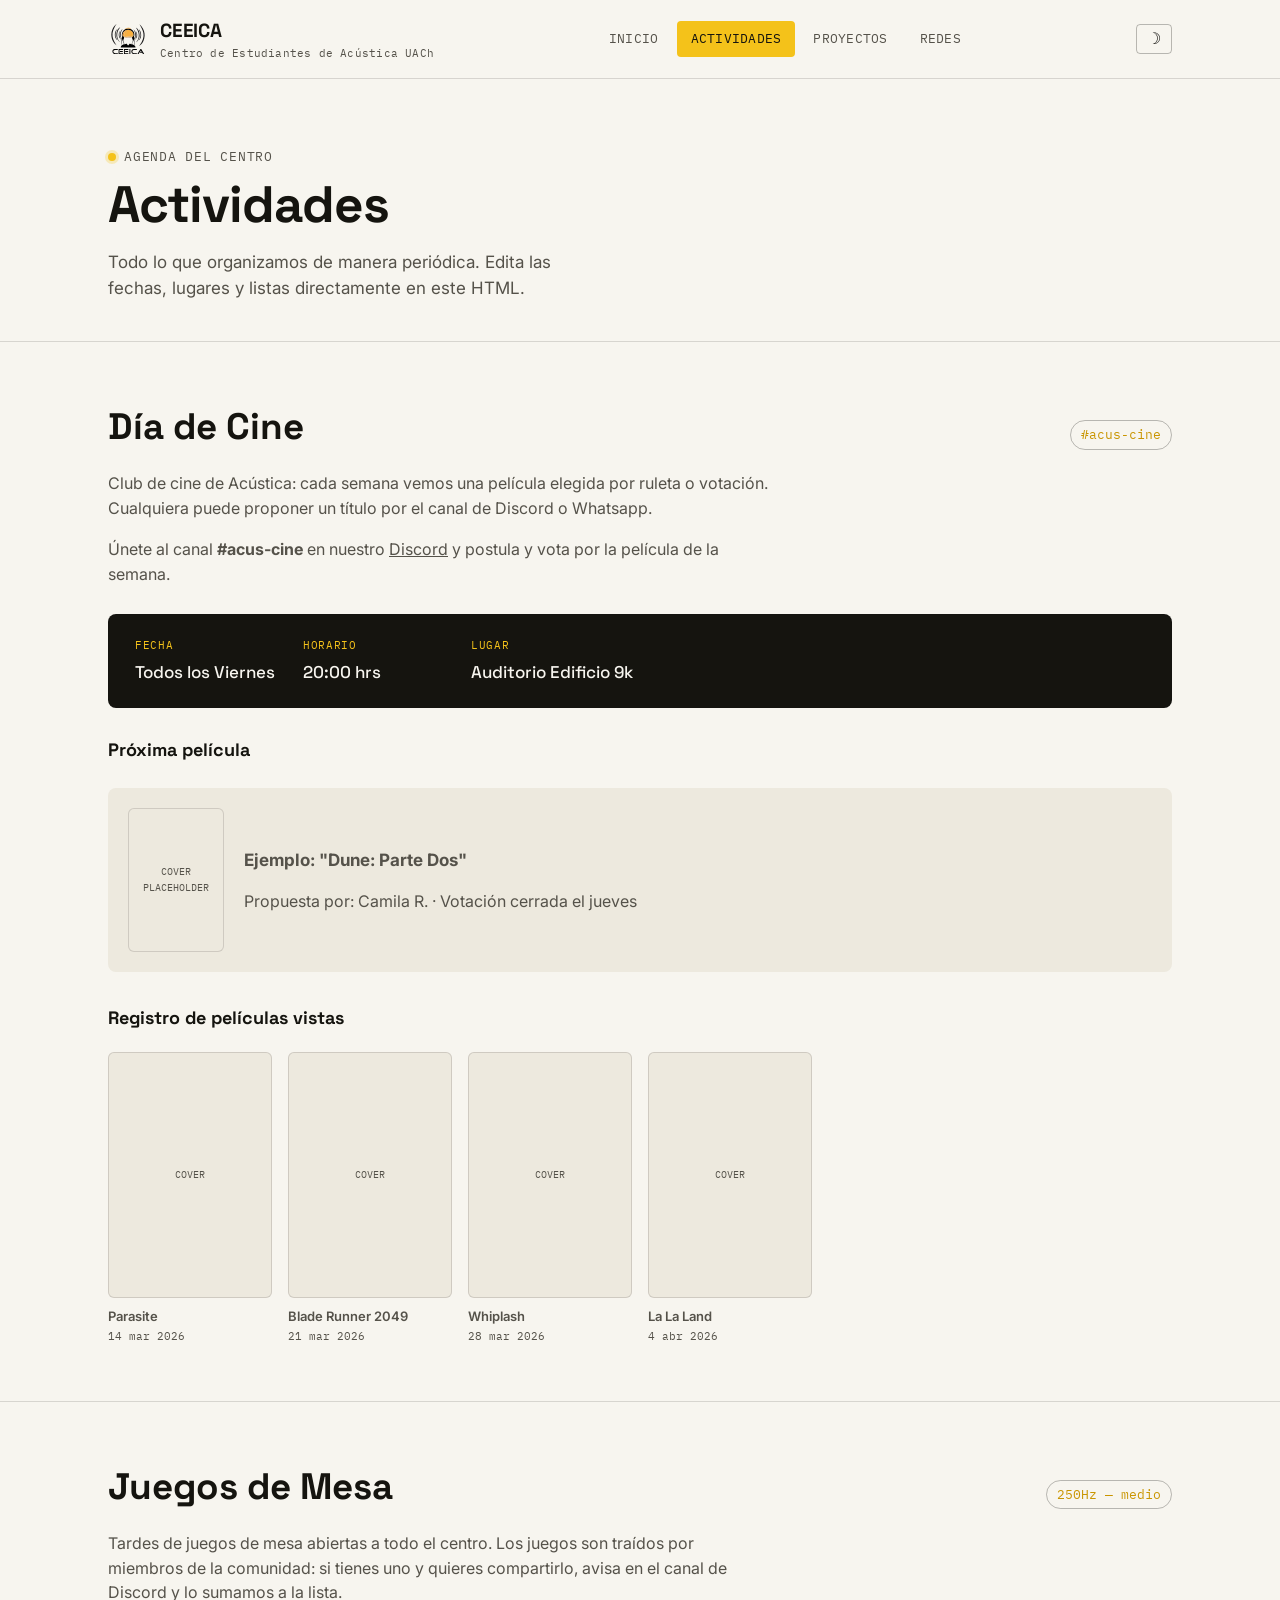
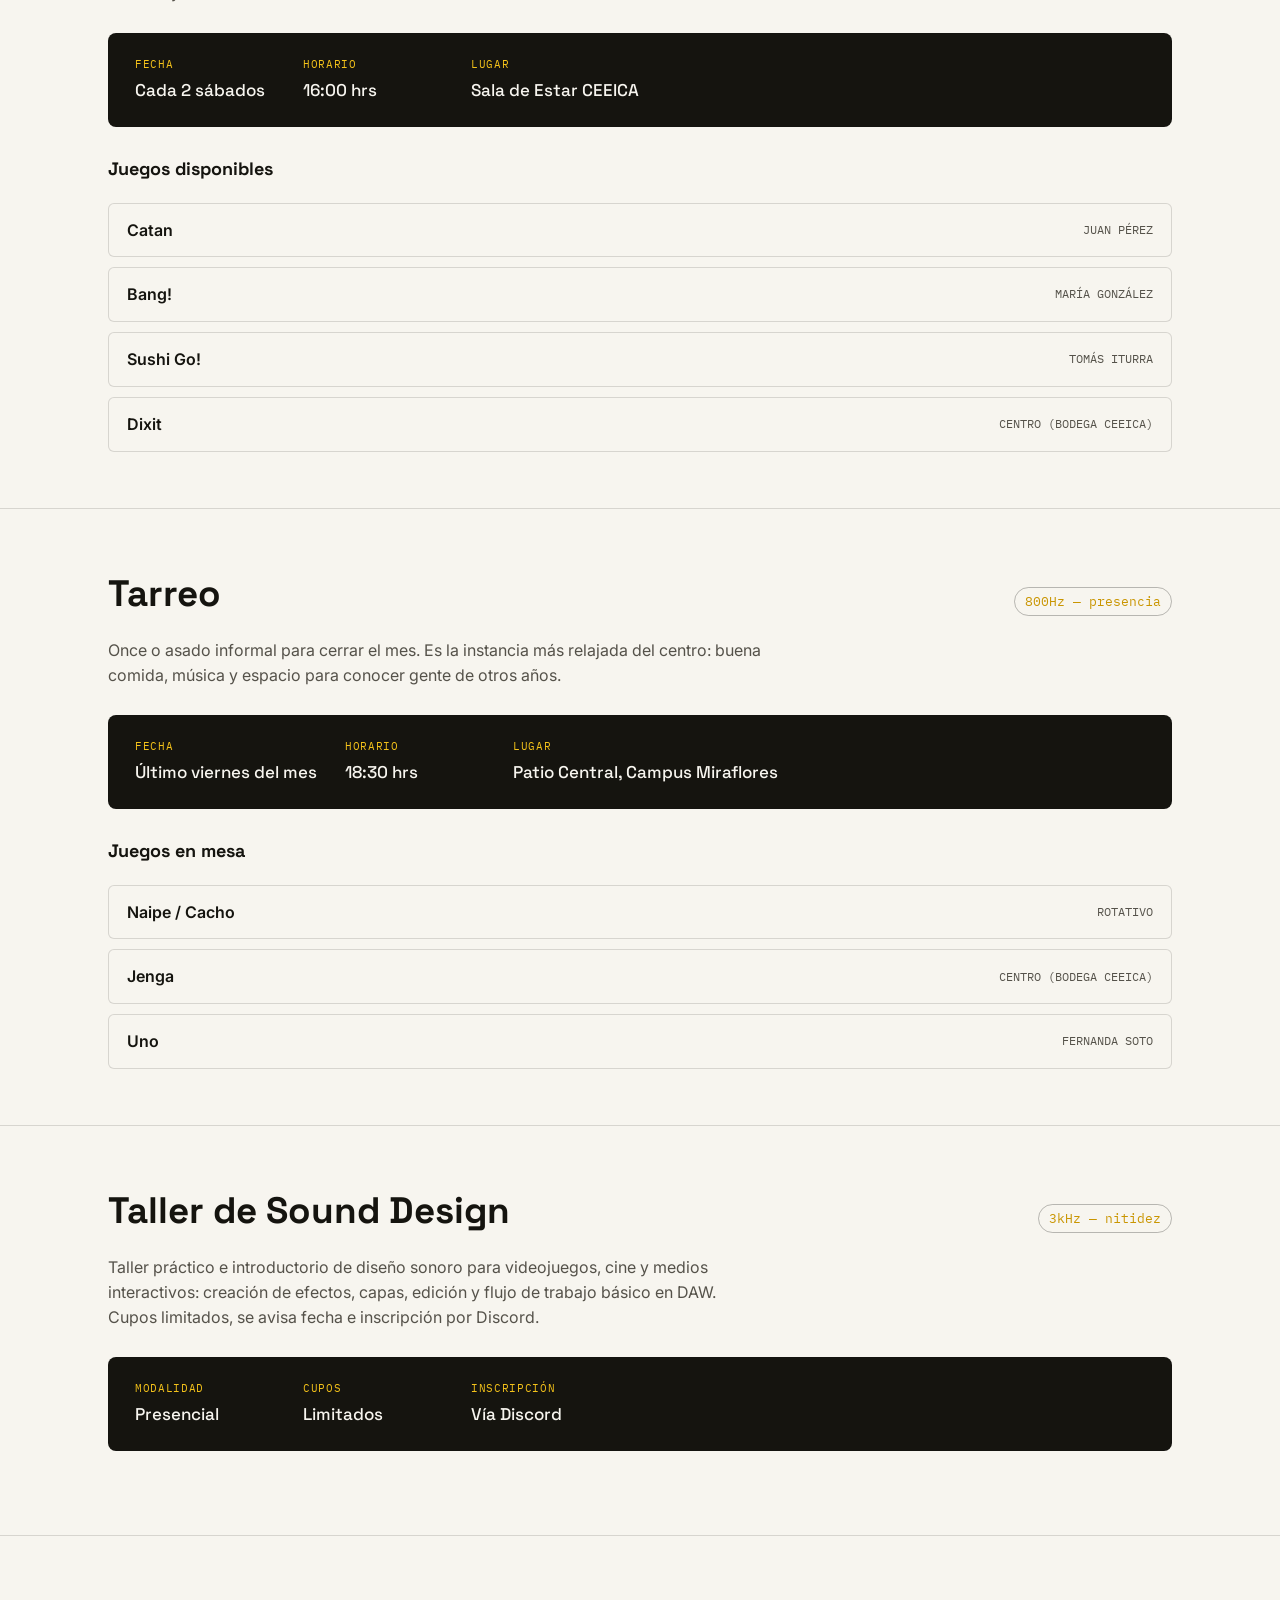
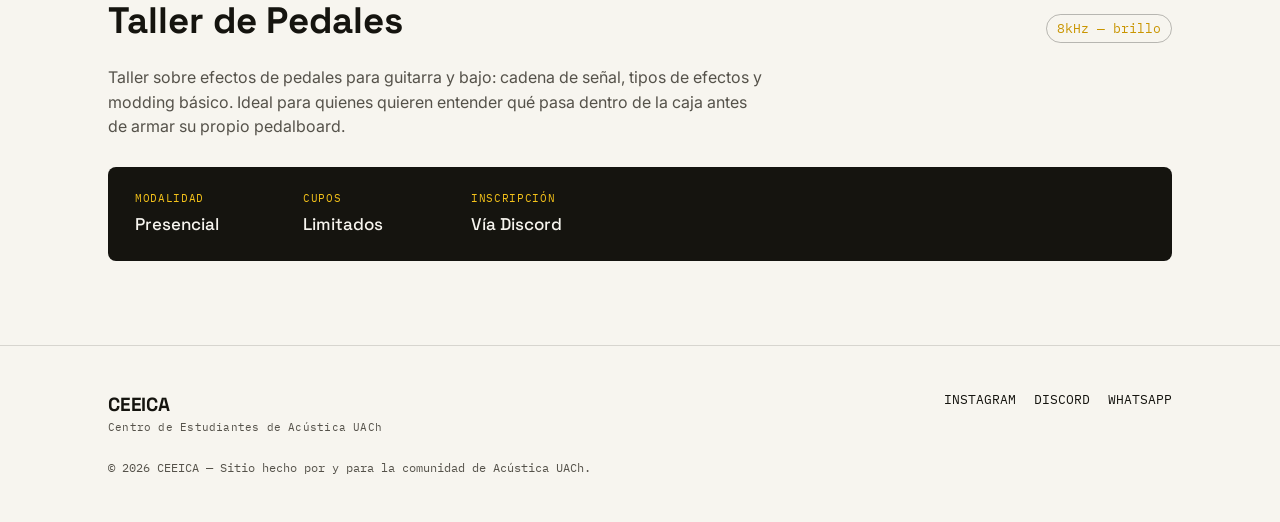
==== commit 4814e135: "Add files via upload" ====
--- a/actividades.html
+++ b/actividades.html
@@ -1,5 +1,5 @@
 <!DOCTYPE html>
-<html lang="es">
+<html lang="es" style="color-scheme: light dark;">
 <head>
 <meta charset="UTF-8">
 <meta name="viewport" content="width=device-width, initial-scale=1.0">
@@ -59,7 +59,7 @@
 
       <h3 style="font-family:var(--font-display);font-size:18px;margin-bottom:4px;">Próxima película</h3>
       <div class="next-movie">
-        <div class="cover-art">https://www.themoviedb.org/t/p/w600_and_h900_face/rhGx6E3qRNMgj3i5su2oukNHwIQ.jpg</div>
+        <div class="cover-art">COVER<br>PLACEHOLDER</div>
         <div>
           <p style="font-weight:700;font-size:17px;margin-bottom:2px;">Ejemplo: "Dune: Parte Dos"</p>
           <p class="meta">Propuesta por: Camila R. · Votación cerrada el jueves</p>
--- a/style.css
+++ b/style.css
@@ -1,8 +1,8 @@
 /* ============================================================
    CEEICA — Centro de Estudiantes de Acústica UACh
-   Sistema de diseño: blanco mate + negro + amarillo señal
    ============================================================ */
 
+/* -------------------- Paleta CLARO -------------------- */
 :root {
   --bg: #F7F5EF;
   --bg-alt: #EDE9DE;
@@ -12,16 +12,48 @@
   --yellow-deep: #C99500;
   --line: rgba(21, 20, 15, 0.14);
   --line-strong: rgba(21, 20, 15, 0.28);
+  --header-bg: rgba(247, 245, 239, 0.92);
+
+  --btn-solid-bg: var(--ink);
+  --btn-solid-color: var(--bg);
+  --btn-solid-hover-bg: var(--yellow);
+  --btn-solid-hover-color: #15140F;
+
+  --info-bg: var(--ink);
+  --info-color: var(--bg);
 
   --font-display: 'Space Grotesk', sans-serif;
   --font-body: 'Inter', sans-serif;
   --font-mono: 'IBM Plex Mono', monospace;
-
   --maxw: 1120px;
 }
 
+/* -------------------- Paleta OSCURO -------------------- */
+html.dark {
+  --bg: #111008;
+  --bg-alt: #1C1A10;
+  --ink: #F0EDE3;
+  --ink-soft: #9A9588;
+  --yellow: #F4C21A;
+  --yellow-deep: #F0C040;
+  --line: rgba(240, 237, 227, 0.10);
+  --line-strong: rgba(240, 237, 227, 0.22);
+  --header-bg: rgba(17, 16, 8, 0.92);
+
+  --btn-solid-bg: var(--yellow);
+  --btn-solid-color: #15140F;
+  --btn-solid-hover-bg: var(--ink);
+  --btn-solid-hover-color: var(--bg);
+
+  --info-bg: #2A2510;
+  --info-color: var(--ink);
+}
+
+*, *::before, *::after {
+  transition: background-color 0.2s ease, border-color 0.2s ease, color 0.2s ease;
+}
+.waveform .bar { transition: none; }
 * { box-sizing: border-box; }
-
 html { scroll-behavior: smooth; }
 
 body {
@@ -35,161 +67,97 @@
 }
 
 img { max-width: 100%; display: block; }
-
 a { color: inherit; text-decoration: none; }
 
-.wrap {
-  max-width: var(--maxw);
-  margin: 0 auto;
-  padding: 0 28px;
-}
-
-/* -------------------- Skip link / accessibility -------------------- */
+.wrap { max-width: var(--maxw); margin: 0 auto; padding: 0 28px; }
+
+/* -------------------- Skip link -------------------- */
 .skip-link {
-  position: absolute;
-  left: -999px;
-  top: 0;
-  background: var(--yellow);
-  color: var(--ink);
-  padding: 10px 16px;
-  z-index: 999;
-  font-family: var(--font-mono);
+  position: absolute; left: -999px; top: 0;
+  background: var(--yellow); color: var(--ink);
+  padding: 10px 16px; z-index: 999; font-family: var(--font-mono);
 }
 .skip-link:focus { left: 12px; top: 12px; }
-
-:focus-visible {
-  outline: 3px solid var(--yellow-deep);
-  outline-offset: 2px;
-}
-
-/* -------------------- Eyebrow / tag (motivo de frecuencia) -------------------- */
+:focus-visible { outline: 3px solid var(--yellow-deep); outline-offset: 2px; }
+
+/* -------------------- Eyebrow -------------------- */
 .eyebrow {
-  display: inline-flex;
-  align-items: center;
-  gap: 8px;
-  font-family: var(--font-mono);
-  font-size: 12.5px;
-  letter-spacing: 0.06em;
-  text-transform: uppercase;
-  color: var(--ink-soft);
-  margin: 0 0 14px;
+  display: inline-flex; align-items: center; gap: 8px;
+  font-family: var(--font-mono); font-size: 12.5px;
+  letter-spacing: 0.06em; text-transform: uppercase;
+  color: var(--ink-soft); margin: 0 0 14px;
 }
 .eyebrow::before {
-  content: "";
-  width: 8px;
-  height: 8px;
-  background: var(--yellow);
-  border-radius: 50%;
+  content: ""; width: 8px; height: 8px;
+  background: var(--yellow); border-radius: 50%;
   box-shadow: 0 0 0 3px rgba(244, 194, 26, 0.25);
 }
 
 /* -------------------- Header / Nav -------------------- */
 .site-header {
-  position: sticky;
-  top: 0;
-  z-index: 100;
-  background: rgba(247, 245, 239, 0.92);
+  position: sticky; top: 0; z-index: 100;
+  background: var(--header-bg);
   backdrop-filter: blur(8px);
   border-bottom: 1px solid var(--line);
 }
 .nav {
-  display: flex;
-  align-items: center;
-  justify-content: space-between;
-  padding: 16px 28px;
-  max-width: var(--maxw);
-  margin: 0 auto;
-}
-.brand {
-  display: flex;
-  align-items: center;
-  gap: 12px;
-}
-.logo-slot {
-  width: 40px;
-  height: 40px;
-  border: 1.5px dashed var(--line-strong);
-  border-radius: 6px;
-  display: flex;
-  align-items: center;
-  justify-content: center;
-  font-family: var(--font-mono);
-  font-size: 9px;
-  color: var(--ink-soft);
-  text-align: center;
-  line-height: 1.1;
-  flex-shrink: 0;
-  /* Reemplaza este div por: <img src="assets/logo.svg" alt="Logo CEEICA"> */
-}
-.brand-name {
-  font-family: var(--font-display);
-  font-weight: 700;
-  font-size: 19px;
-  letter-spacing: -0.01em;
-}
+  display: flex; align-items: center; justify-content: space-between;
+  padding: 16px 28px; max-width: var(--maxw); margin: 0 auto;
+}
+.brand { display: flex; align-items: center; gap: 12px; }
+.logo-slot { width: 40px; height: 40px; object-fit: contain; flex-shrink: 0; }
+.brand-name { font-family: var(--font-display); font-weight: 700; font-size: 19px; letter-spacing: -0.01em; }
 .brand-name span {
-  display: block;
-  font-family: var(--font-mono);
-  font-weight: 400;
-  font-size: 10.5px;
-  color: var(--ink-soft);
-  letter-spacing: 0.02em;
-  text-transform: none;
-}
-
-.nav-links {
-  display: flex;
-  gap: 4px;
-  align-items: center;
-}
+  display: block; font-family: var(--font-mono); font-weight: 400;
+  font-size: 10.5px; color: var(--ink-soft); letter-spacing: 0.02em; text-transform: none;
+}
+.nav-links { display: flex; gap: 4px; align-items: center; }
 .nav-links a {
-  font-family: var(--font-mono);
-  font-size: 13px;
-  letter-spacing: 0.02em;
-  text-transform: uppercase;
-  padding: 8px 14px;
-  border-radius: 4px;
+  font-family: var(--font-mono); font-size: 13px; letter-spacing: 0.02em;
+  text-transform: uppercase; padding: 8px 14px; border-radius: 4px;
   color: var(--ink-soft);
   transition: color 0.15s ease, background 0.15s ease;
 }
 .nav-links a:hover { color: var(--ink); background: var(--bg-alt); }
 .nav-links a.active {
-  color: var(--ink);
   background: var(--yellow);
-}
-
+  color: #15140F; /* siempre oscuro — contrasta con amarillo en ambos modos */
+}
+
+/* -------------------- Theme toggle -------------------- */
+.theme-toggle {
+  background: none; border: 1px solid var(--line-strong);
+  border-radius: 4px; cursor: pointer; font-size: 16px;
+  padding: 6px 10px; color: var(--ink); line-height: 1; flex-shrink: 0;
+  transition: border-color 0.15s ease, background 0.15s ease;
+}
+.theme-toggle:hover { background: var(--bg-alt); border-color: var(--ink); }
+
+/* -------------------- Menú móvil -------------------- */
 .nav-toggle {
-  display: none;
-  flex-direction: column;
-  gap: 4px;
-  background: none;
-  border: none;
-  cursor: pointer;
-  padding: 8px;
-}
-.nav-toggle span {
-  width: 22px;
-  height: 2px;
-  background: var(--ink);
-  display: block;
-}
+  display: none; flex-direction: column; gap: 4px;
+  background: none; border: none; cursor: pointer; padding: 8px;
+}
+.nav-toggle span { width: 22px; height: 2px; background: var(--ink); display: block; }
 
 /* -------------------- Buttons -------------------- */
 .btn {
-  display: inline-flex;
-  align-items: center;
-  gap: 8px;
-  font-family: var(--font-mono);
-  font-size: 13.5px;
-  letter-spacing: 0.02em;
-  text-transform: uppercase;
-  padding: 12px 20px;
-  border: 1.5px solid var(--ink);
-  border-radius: 4px;
-  transition: transform 0.15s ease, background 0.15s ease, color 0.15s ease;
-}
-.btn-solid { background: var(--ink); color: var(--bg); }
-.btn-solid:hover { background: var(--yellow); color: var(--ink); border-color: var(--ink); transform: translateY(-2px); }
+  display: inline-flex; align-items: center; gap: 8px;
+  font-family: var(--font-mono); font-size: 13.5px;
+  letter-spacing: 0.02em; text-transform: uppercase;
+  padding: 12px 20px; border: 1.5px solid var(--ink); border-radius: 4px;
+  transition: transform 0.15s ease, background 0.15s ease, color 0.15s ease, border-color 0.15s ease;
+}
+.btn-solid {
+  background: var(--btn-solid-bg);
+  color: var(--btn-solid-color);
+}
+.btn-solid:hover {
+  background: var(--btn-solid-hover-bg);
+  color: var(--btn-solid-hover-color);
+  border-color: var(--ink);
+  transform: translateY(-2px);
+}
 .btn-outline { background: transparent; color: var(--ink); }
 .btn-outline:hover { background: var(--ink); color: var(--bg); transform: translateY(-2px); }
 .btn-row { display: flex; gap: 12px; flex-wrap: wrap; margin-top: 28px; }
@@ -198,284 +166,134 @@
 .hero {
   padding: 96px 0 72px;
   border-bottom: 1px solid var(--line);
-  position: relative;
-  overflow: hidden;
-}
-.hero-grid {
-  display: grid;
-  grid-template-columns: 1.1fr 0.9fr;
-  gap: 48px;
-  align-items: center;
-}
+  position: relative; overflow: hidden;
+}
+.hero-grid { display: grid; grid-template-columns: 1.1fr 0.9fr; gap: 48px; align-items: center; }
 .hero h1 {
-  font-family: var(--font-display);
-  font-size: clamp(2.6rem, 6vw, 4.4rem);
-  line-height: 0.98;
-  font-weight: 700;
-  letter-spacing: -0.02em;
-  margin: 0 0 18px;
-}
-.hero p.lead {
-  font-size: 17px;
-  color: var(--ink-soft);
-  max-width: 46ch;
-  margin: 0;
-}
-
-/* Waveform (elemento firma) */
-.waveform {
-  display: flex;
-  align-items: center;
-  justify-content: center;
-  gap: 5px;
-  height: 220px;
-}
-.waveform .bar {
-  width: 8px;
-  border-radius: 3px;
-  background: var(--ink);
-  animation: wave 1.4s ease-in-out infinite;
-}
+  font-family: var(--font-display); font-size: clamp(2.6rem, 6vw, 4.4rem);
+  line-height: 0.98; font-weight: 700; letter-spacing: -0.02em; margin: 0 0 18px;
+}
+.hero p.lead { font-size: 17px; color: var(--ink-soft); max-width: 46ch; margin: 0; }
+
+/* Waveform */
+.waveform { display: flex; align-items: center; justify-content: center; gap: 5px; height: 220px; }
+.waveform .bar { width: 8px; border-radius: 3px; background: var(--ink); animation: wave 1.4s ease-in-out infinite; }
 .waveform .bar:nth-child(odd) { background: var(--yellow); }
-@keyframes wave {
-  0%, 100% { height: 20%; }
-  50% { height: 90%; }
-}
-@media (prefers-reduced-motion: reduce) {
-  .waveform .bar { animation: none; height: 55%; }
-}
-
-/* Divisor tipo onda entre secciones */
-.wave-divider {
-  width: 100%;
-  height: 28px;
-  display: block;
-}
+@keyframes wave { 0%, 100% { height: 20%; } 50% { height: 90%; } }
+@media (prefers-reduced-motion: reduce) { .waveform .bar { animation: none; height: 55%; } }
 
 /* -------------------- Section -------------------- */
 .section { padding: 72px 0; }
 .section-alt { background: var(--bg-alt); }
-.section-head {
-  max-width: 62ch;
-  margin-bottom: 40px;
-}
+.section-head { max-width: 62ch; margin-bottom: 40px; }
 .section-head h2 {
-  font-family: var(--font-display);
-  font-size: clamp(1.8rem, 3.4vw, 2.6rem);
-  margin: 0 0 12px;
-  letter-spacing: -0.01em;
+  font-family: var(--font-display); font-size: clamp(1.8rem, 3.4vw, 2.6rem);
+  margin: 0 0 12px; letter-spacing: -0.01em;
 }
 .section-head p { color: var(--ink-soft); margin: 0; }
 
 /* -------------------- Cards -------------------- */
-.grid {
-  display: grid;
-  grid-template-columns: repeat(auto-fit, minmax(260px, 1fr));
-  gap: 20px;
-}
+.grid { display: grid; grid-template-columns: repeat(auto-fit, minmax(260px, 1fr)); gap: 20px; }
 .card {
-  background: var(--bg);
-  border: 1px solid var(--line);
-  border-radius: 8px;
-  padding: 26px;
+  display: block; background: var(--bg); border: 1px solid var(--line);
+  border-radius: 8px; padding: 26px;
   transition: border-color 0.15s ease, transform 0.15s ease;
 }
 .card:hover { border-color: var(--ink); transform: translateY(-3px); }
-.card h3 {
-  font-family: var(--font-display);
-  font-size: 20px;
-  margin: 0 0 8px;
-}
+.card h3 { font-family: var(--font-display); font-size: 20px; margin: 0 0 8px; }
 .card p { color: var(--ink-soft); font-size: 14.5px; margin: 0 0 14px; }
 .card .tag-line {
-  font-family: var(--font-mono);
-  font-size: 12px;
-  color: var(--yellow-deep);
-  text-transform: uppercase;
-  letter-spacing: 0.04em;
-  margin-bottom: 10px;
-  display: block;
+  font-family: var(--font-mono); font-size: 12px; color: var(--yellow-deep);
+  text-transform: uppercase; letter-spacing: 0.04em; margin-bottom: 10px; display: block;
 }
 .card-link {
-  font-family: var(--font-mono);
-  font-size: 12.5px;
-  text-transform: uppercase;
-  border-bottom: 1.5px solid var(--ink);
-  padding-bottom: 2px;
-}
-
-/* Info box (fecha/hora/lugar) */
+  font-family: var(--font-mono); font-size: 12.5px; text-transform: uppercase;
+  border-bottom: 1.5px solid var(--ink); padding-bottom: 2px;
+}
+
+/* -------------------- Info box -------------------- */
 .info-box {
-  display: flex;
-  flex-wrap: wrap;
-  gap: 28px;
-  background: var(--ink);
-  color: var(--bg);
-  border-radius: 8px;
-  padding: 22px 26px;
-  margin: 28px 0;
+  display: flex; flex-wrap: wrap; gap: 28px;
+  background: var(--info-bg);
+  color: var(--info-color);
+  border-radius: 8px; padding: 22px 26px; margin: 28px 0;
+  border: 1px solid var(--line-strong);
 }
 .info-box .item { min-width: 140px; }
 .info-box .item span {
-  display: block;
-  font-family: var(--font-mono);
-  font-size: 11px;
-  text-transform: uppercase;
-  letter-spacing: 0.06em;
-  color: var(--yellow);
-  margin-bottom: 4px;
+  display: block; font-family: var(--font-mono); font-size: 11px;
+  text-transform: uppercase; letter-spacing: 0.06em;
+  color: var(--yellow); margin-bottom: 4px;
 }
 .info-box .item strong { font-family: var(--font-display); font-size: 17px; font-weight: 500; }
 
 /* Bloques de actividad */
-.activity-block {
-  padding: 56px 0;
-  border-bottom: 1px solid var(--line);
-}
+.activity-block { padding: 56px 0; border-bottom: 1px solid var(--line); }
 .activity-block:last-child { border-bottom: none; }
 .activity-head {
-  display: flex;
-  justify-content: space-between;
-  align-items: baseline;
-  flex-wrap: wrap;
-  gap: 12px;
-  margin-bottom: 8px;
-}
-.activity-head h2 {
-  font-family: var(--font-display);
-  font-size: clamp(1.7rem, 3vw, 2.3rem);
-  margin: 0;
-}
+  display: flex; justify-content: space-between; align-items: baseline;
+  flex-wrap: wrap; gap: 12px; margin-bottom: 8px;
+}
+.activity-head h2 { font-family: var(--font-display); font-size: clamp(1.7rem, 3vw, 2.3rem); margin: 0; }
 .freq-tag {
-  font-family: var(--font-mono);
-  font-size: 12.5px;
-  color: var(--yellow-deep);
-  border: 1px solid var(--line-strong);
-  padding: 4px 10px;
-  border-radius: 20px;
+  font-family: var(--font-mono); font-size: 12.5px; color: var(--yellow-deep);
+  border: 1px solid var(--line-strong); padding: 4px 10px; border-radius: 20px;
 }
 .activity-body p { color: var(--ink-soft); max-width: 66ch; }
 
-/* Cover grid (peliculas) */
-.cover-grid {
-  display: grid;
-  grid-template-columns: repeat(auto-fill, minmax(140px, 1fr));
-  gap: 16px;
-  margin-top: 20px;
-}
-.cover-card { }
+/* Cover grid (películas) */
+.cover-grid { display: grid; grid-template-columns: repeat(auto-fill, minmax(140px, 1fr)); gap: 16px; margin-top: 20px; }
 .cover-art {
-  aspect-ratio: 2 / 3;
-  background: var(--bg-alt);
-  border: 1px solid var(--line);
-  border-radius: 6px;
-  display: flex;
-  align-items: center;
-  justify-content: center;
-  font-family: var(--font-mono);
-  font-size: 10px;
-  color: var(--ink-soft);
-  text-align: center;
-  padding: 8px;
-  margin-bottom: 8px;
-}
+  aspect-ratio: 2 / 3; background: var(--bg-alt); border: 1px solid var(--line);
+  border-radius: 6px; display: flex; align-items: center; justify-content: center;
+  font-family: var(--font-mono); font-size: 10px; color: var(--ink-soft);
+  text-align: center; padding: 8px; margin-bottom: 8px; overflow: hidden;
+}
+.cover-art img { width: 100%; height: 100%; object-fit: cover; border-radius: 5px; }
 .cover-card p { margin: 0; font-size: 13px; font-weight: 600; }
 .cover-card .meta { font-family: var(--font-mono); font-size: 11px; color: var(--ink-soft); font-weight: 400; margin-top: 2px; }
-
 .next-movie {
-  margin-top: 24px;
-  display: flex;
-  gap: 20px;
-  align-items: center;
-  background: var(--bg-alt);
-  border-radius: 8px;
-  padding: 20px;
-  flex-wrap: wrap;
+  margin-top: 24px; display: flex; gap: 20px; align-items: center;
+  background: var(--bg-alt); border-radius: 8px; padding: 20px; flex-wrap: wrap;
 }
 .next-movie .cover-art { width: 96px; margin-bottom: 0; flex-shrink: 0; }
 
-/* Lista de juegos con dueño */
+/* Lista de juegos */
 .owner-list { list-style: none; margin: 20px 0 0; padding: 0; display: grid; gap: 10px; }
 .owner-list li {
-  display: flex;
-  justify-content: space-between;
-  align-items: center;
-  padding: 14px 18px;
-  background: var(--bg);
-  border: 1px solid var(--line);
-  border-radius: 6px;
-  flex-wrap: wrap;
-  gap: 6px;
+  display: flex; justify-content: space-between; align-items: center;
+  padding: 14px 18px; background: var(--bg); border: 1px solid var(--line);
+  border-radius: 6px; flex-wrap: wrap; gap: 6px;
 }
 .owner-list .game-name { font-weight: 600; }
-.owner-list .owner {
-  font-family: var(--font-mono);
-  font-size: 12px;
-  color: var(--ink-soft);
-  text-transform: uppercase;
-}
+.owner-list .owner { font-family: var(--font-mono); font-size: 12px; color: var(--ink-soft); text-transform: uppercase; }
 
 /* Episodios de radio */
 .episode {
-  display: grid;
-  grid-template-columns: 90px 1fr auto;
-  gap: 20px;
-  align-items: center;
-  padding: 18px 0;
-  border-bottom: 1px solid var(--line);
+  display: grid; grid-template-columns: 90px 1fr auto; gap: 20px;
+  align-items: center; padding: 18px 0; border-bottom: 1px solid var(--line);
 }
 .episode:last-child { border-bottom: none; }
-.ep-num {
-  font-family: var(--font-mono);
-  font-size: 13px;
-  color: var(--yellow-deep);
-}
+.ep-num { font-family: var(--font-mono); font-size: 13px; color: var(--yellow-deep); }
 .episode h4 { margin: 0 0 4px; font-family: var(--font-display); font-size: 17px; }
 .episode p { margin: 0; color: var(--ink-soft); font-size: 13.5px; }
-@media (max-width: 600px) {
-  .episode { grid-template-columns: 1fr; gap: 8px; }
-}
-
-/* Redes / social cards */
+
+/* Redes */
 .social-grid { display: grid; grid-template-columns: repeat(auto-fit, minmax(280px, 1fr)); gap: 20px; margin-top: 32px; }
 .social-card {
-  border: 1.5px solid var(--ink);
-  border-radius: 10px;
-  padding: 32px 28px;
-  display: flex;
-  flex-direction: column;
-  gap: 14px;
+  border: 1.5px solid var(--ink); border-radius: 10px; padding: 32px 28px;
+  display: flex; flex-direction: column; gap: 14px;
   transition: background 0.15s ease, color 0.15s ease, transform 0.15s ease;
 }
 .social-card:hover { background: var(--ink); color: var(--bg); transform: translateY(-4px); }
 .social-card:hover .social-handle { color: var(--yellow); }
-.social-card .platform {
-  font-family: var(--font-mono);
-  font-size: 12px;
-  text-transform: uppercase;
-  letter-spacing: 0.05em;
-  opacity: 0.6;
-}
-.social-card .social-handle {
-  font-family: var(--font-display);
-  font-size: 24px;
-  font-weight: 700;
-  color: var(--yellow-deep);
-}
+.social-card .platform { font-family: var(--font-mono); font-size: 12px; text-transform: uppercase; letter-spacing: 0.05em; opacity: 0.6; }
+.social-card .social-handle { font-family: var(--font-display); font-size: 24px; font-weight: 700; color: var(--yellow-deep); }
 .social-card .cta { font-family: var(--font-mono); font-size: 12.5px; text-transform: uppercase; }
 
 /* -------------------- Footer -------------------- */
-.site-footer {
-  border-top: 1px solid var(--line);
-  padding: 44px 0 32px;
-}
-.footer-grid {
-  display: flex;
-  justify-content: space-between;
-  flex-wrap: wrap;
-  gap: 24px;
-  margin-bottom: 24px;
-}
+.site-footer { border-top: 1px solid var(--line); padding: 44px 0 32px; }
+.footer-grid { display: flex; justify-content: space-between; flex-wrap: wrap; gap: 24px; margin-bottom: 24px; }
 .footer-links { display: flex; gap: 18px; font-family: var(--font-mono); font-size: 13px; text-transform: uppercase; }
 .footer-links a:hover { color: var(--yellow-deep); }
 .footer-note { font-family: var(--font-mono); font-size: 12px; color: var(--ink-soft); }
@@ -487,19 +305,15 @@
 }
 @media (max-width: 720px) {
   .nav-links {
-    position: absolute;
-    top: 100%;
-    left: 0;
-    right: 0;
-    background: var(--bg);
-    flex-direction: column;
-    align-items: stretch;
-    padding: 12px 28px 20px;
-    border-bottom: 1px solid var(--line);
-    display: none;
+    position: absolute; top: 100%; left: 0; right: 0;
+    background: var(--bg); flex-direction: column; align-items: stretch;
+    padding: 12px 28px 20px; border-bottom: 1px solid var(--line); display: none;
   }
   .nav-links.open { display: flex; }
   .nav-links a { padding: 12px 8px; }
   .nav-toggle { display: flex; }
   .episode { grid-template-columns: 50px 1fr; }
 }
+@media (max-width: 600px) {
+  .episode { grid-template-columns: 1fr; gap: 8px; }
+}
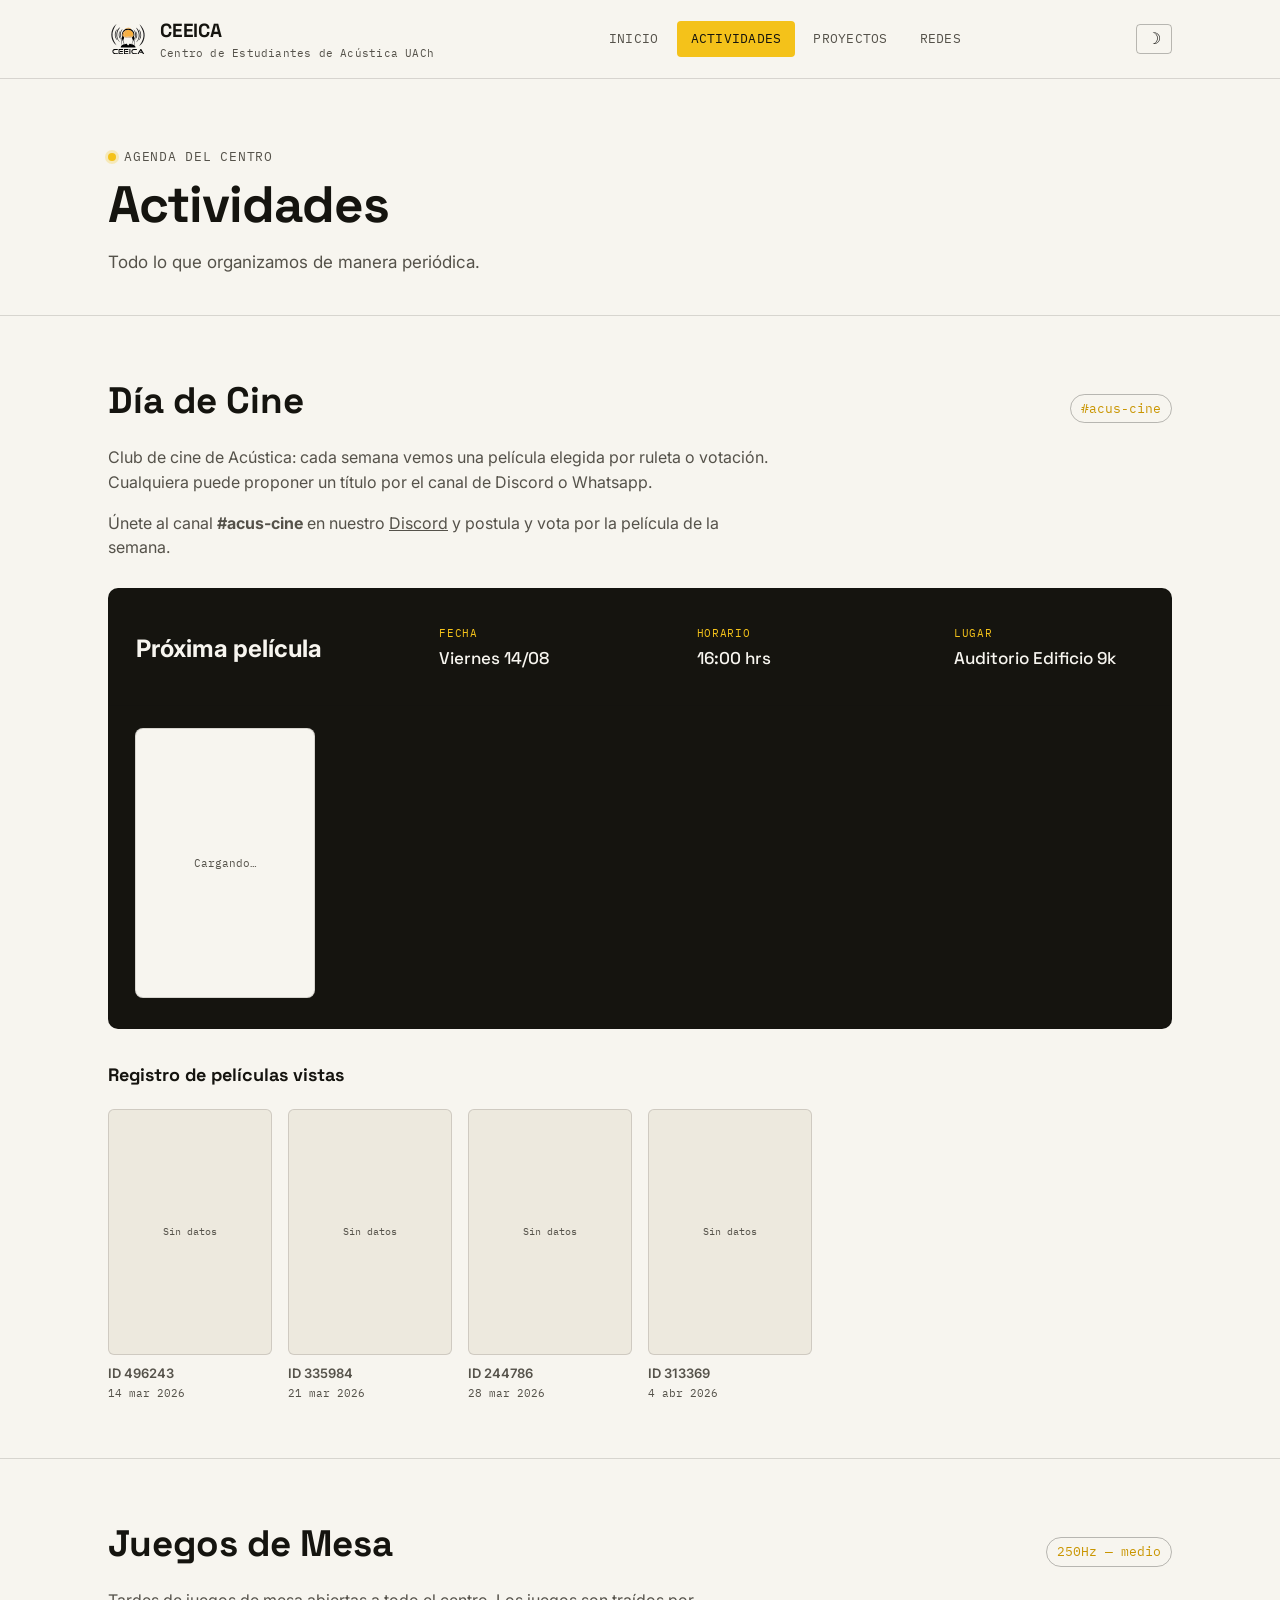
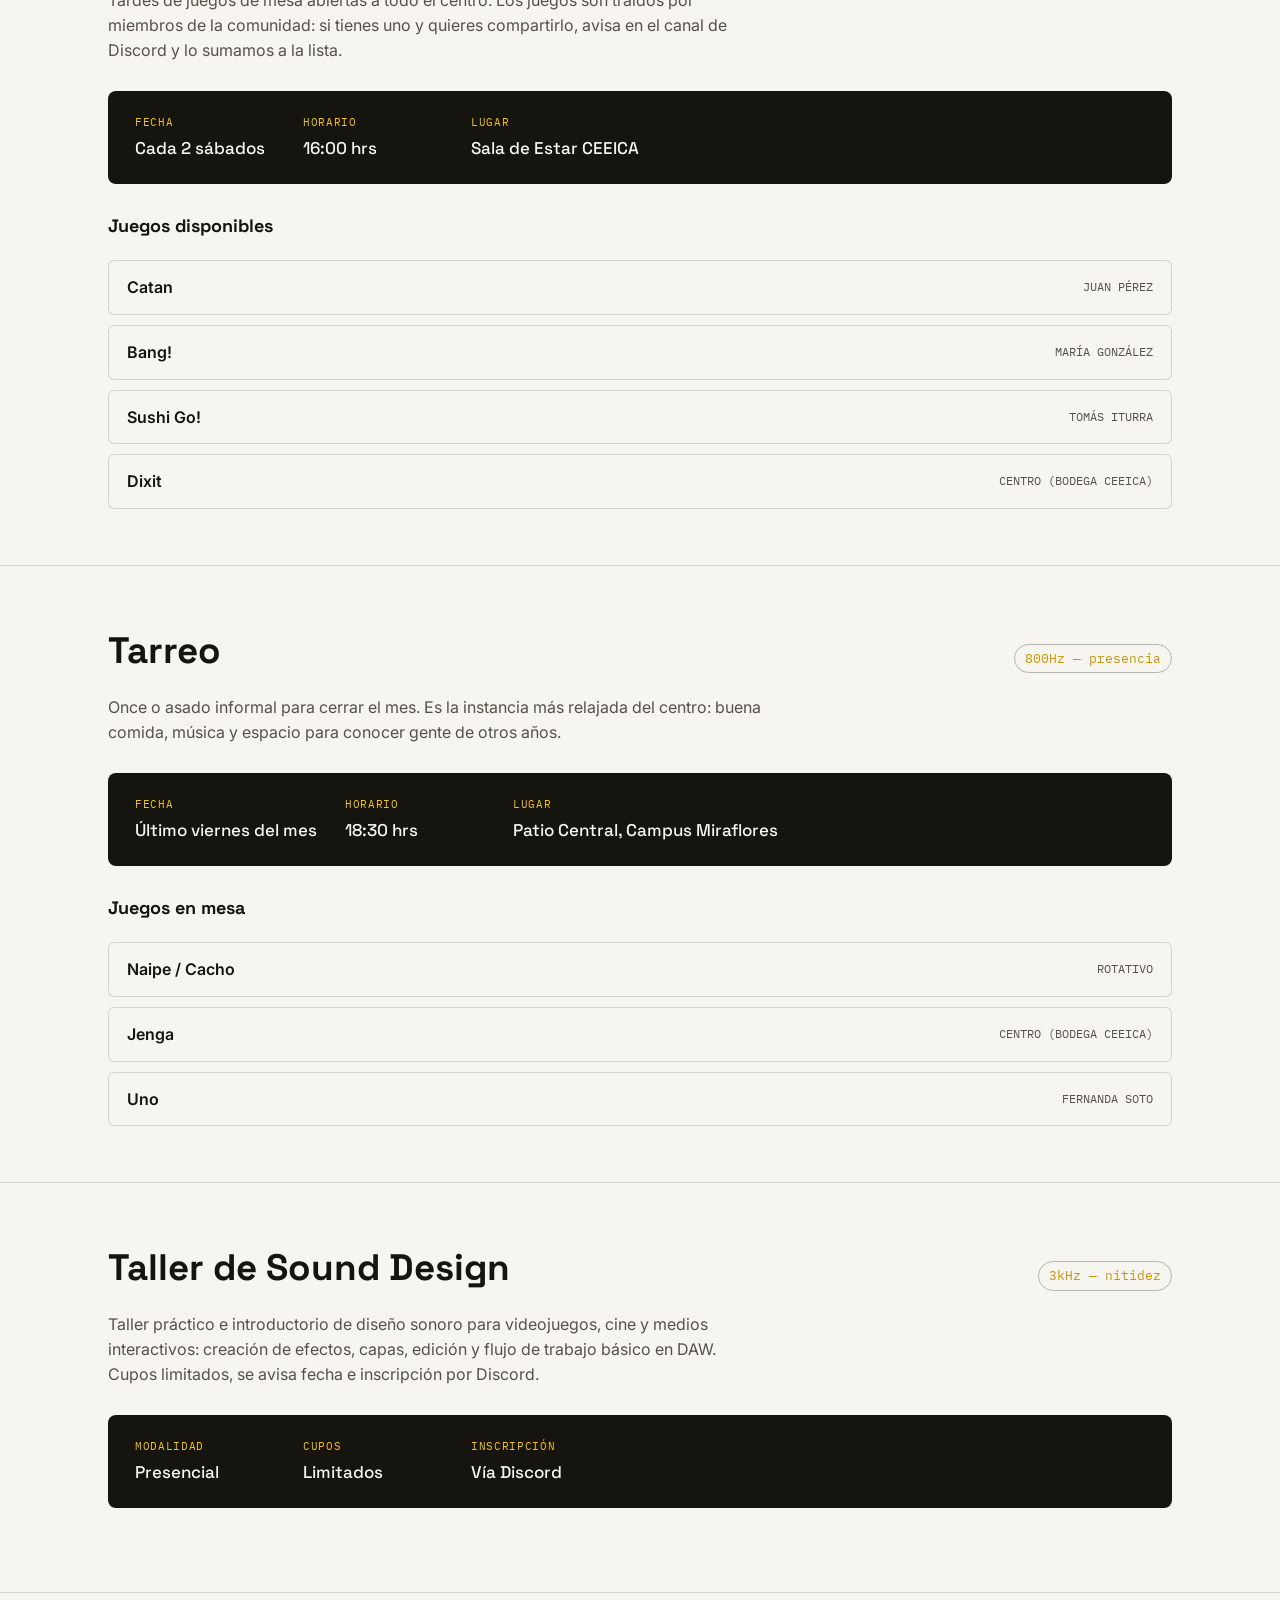
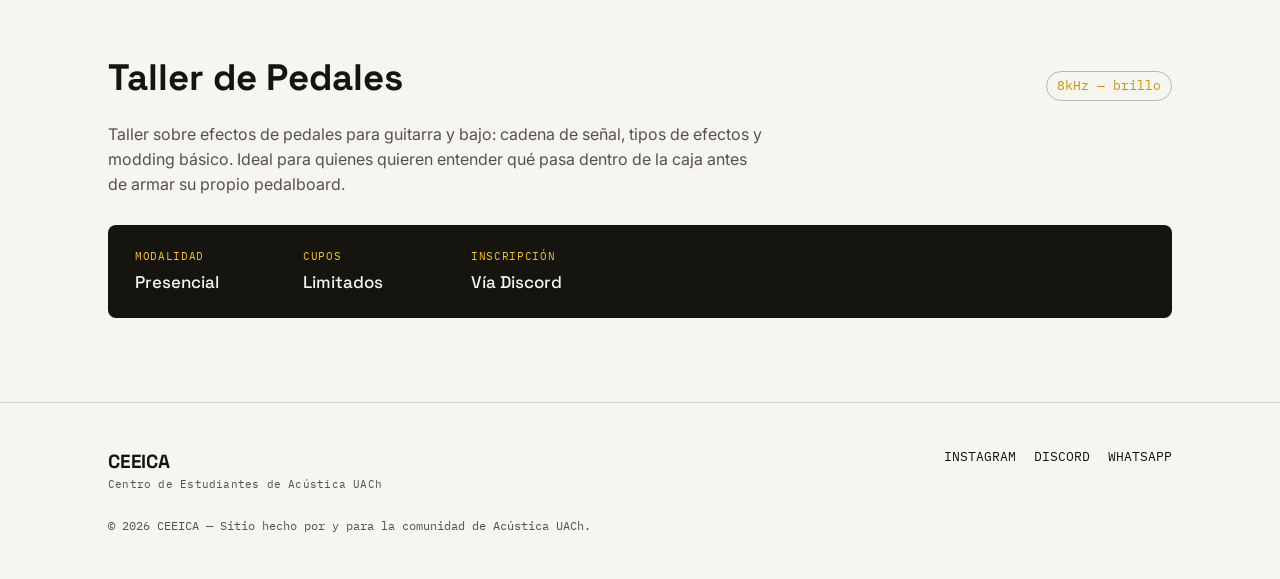
==== commit be974771: "Add files via upload" ====
--- a/actividades.html
+++ b/actividades.html
@@ -37,7 +37,7 @@
     <div class="wrap">
       <p class="eyebrow">Agenda del centro</p>
       <h1 style="font-size:clamp(2.2rem,5vw,3.2rem);">Actividades</h1>
-      <p class="lead">Todo lo que organizamos de manera periódica. Edita las fechas, lugares y listas directamente en este HTML.</p>
+      <p class="lead">Todo lo que organizamos de manera periódica.</p>
     </div>
   </section>
 
@@ -51,44 +51,38 @@
       <p>Club de cine de Acústica: cada semana vemos una película elegida por ruleta o votación. Cualquiera puede proponer un título por el canal de Discord o Whatsapp.</p>
       <p>Únete al canal <strong>#acus-cine</strong> en nuestro <a href="redes.html" style="text-decoration:underline;">Discord</a> y postula y vota por la película de la semana.</p>
 
-      <div class="info-box">
-        <div class="item"><span>Fecha</span><strong>Todos los Viernes</strong></div>
-        <div class="item"><span>Horario</span><strong>20:00 hrs</strong></div>
-        <div class="item"><span>Lugar</span><strong>Auditorio Edificio 9k</strong></div>
-      </div>
-
-      <h3 style="font-family:var(--font-display);font-size:18px;margin-bottom:4px;">Próxima película</h3>
-      <div class="next-movie">
-        <div class="cover-art">COVER<br>PLACEHOLDER</div>
-        <div>
-          <p style="font-weight:700;font-size:17px;margin-bottom:2px;">Ejemplo: "Dune: Parte Dos"</p>
-          <p class="meta">Propuesta por: Camila R. · Votación cerrada el jueves</p>
+      <!-- BLOQUE FUSIONADO: datos fijos arriba + próxima película abajo
+           data-tmdb-id : ID numérico de TMDB (themoviedb.org/movie/XXXXXXX)
+           data-by      : quién la propuso
+           data-date    : texto libre, se muestra debajo de los datos de la película -->
+      <div class="cine-block" data-next-movie
+           data-tmdb-id="1083381"
+           data-by="Camila R."
+           data-date="Viernes 14 ago · 16:00">
+        <div class="cine-header">
+          <h2>Próxima película</h2>
+          <div class="cine-meta"><span>Fecha</span><strong>Viernes 14/08</strong></div>
+          <div class="cine-meta"><span>Horario</span><strong>16:00 hrs</strong></div>
+          <div class="cine-meta"><span>Lugar</span><strong>Auditorio Edificio 9k</strong></div>
+        </div>
+        <div class="cine-movie">
+          <div class="next-cover cover-art">Cargando…</div>
+          <div class="next-info"></div>
         </div>
       </div>
 
-      <h3 style="font-family:var(--font-display);font-size:18px;margin:32px 0 4px;">Registro de películas vistas</h3>
-      <div class="cover-grid">
-        <div class="cover-card">
-          <div class="cover-art">COVER</div>
-          <p>Parasite</p>
-          <p class="meta">14 mar 2026</p>
-        </div>
-        <div class="cover-card">
-          <div class="cover-art">COVER</div>
-          <p>Blade Runner 2049</p>
-          <p class="meta">21 mar 2026</p>
-        </div>
-        <div class="cover-card">
-          <div class="cover-art">COVER</div>
-          <p>Whiplash</p>
-          <p class="meta">28 mar 2026</p>
-        </div>
-        <div class="cover-card">
-          <div class="cover-art">COVER</div>
-          <p>La La Land</p>
-          <p class="meta">4 abr 2026</p>
-        </div>
+      <!-- REGISTRO DE PELÍCULAS VISTAS
+           Para agregar una película nueva:
+           copia una línea .cover-card y pon el ID de TMDB y la fecha.
+           El ID lo encuentras en themoviedb.org/movie/XXXXXX -->
+      <h3 class="section-label" style="margin-top:32px;">Registro de películas vistas</h3>
+      <div class="cover-grid" id="movie-grid">
+        <div class="cover-card" data-tmdb-id="496243" data-date="14 mar 2026"></div><!-- Parasite -->
+        <div class="cover-card" data-tmdb-id="335984" data-date="21 mar 2026"></div><!-- Blade Runner 2049 -->
+        <div class="cover-card" data-tmdb-id="244786" data-date="28 mar 2026"></div><!-- Whiplash -->
+        <div class="cover-card" data-tmdb-id="313369" data-date="4 abr 2026"></div><!-- La La Land -->
       </div>
+
     </div>
   </section>
 
@@ -100,14 +94,12 @@
         <span class="freq-tag">250Hz — medio</span>
       </div>
       <p>Tardes de juegos de mesa abiertas a todo el centro. Los juegos son traídos por miembros de la comunidad: si tienes uno y quieres compartirlo, avisa en el canal de Discord y lo sumamos a la lista.</p>
-
       <div class="info-box">
         <div class="item"><span>Fecha</span><strong>Cada 2 sábados</strong></div>
         <div class="item"><span>Horario</span><strong>16:00 hrs</strong></div>
         <div class="item"><span>Lugar</span><strong>Sala de Estar CEEICA</strong></div>
       </div>
-
-      <h3 style="font-family:var(--font-display);font-size:18px;margin-bottom:4px;">Juegos disponibles</h3>
+      <h3 class="section-label">Juegos disponibles</h3>
       <ul class="owner-list">
         <li><span class="game-name">Catan</span><span class="owner">Juan Pérez</span></li>
         <li><span class="game-name">Bang!</span><span class="owner">María González</span></li>
@@ -125,14 +117,12 @@
         <span class="freq-tag">800Hz — presencia</span>
       </div>
       <p>Once o asado informal para cerrar el mes. Es la instancia más relajada del centro: buena comida, música y espacio para conocer gente de otros años.</p>
-
       <div class="info-box">
         <div class="item"><span>Fecha</span><strong>Último viernes del mes</strong></div>
         <div class="item"><span>Horario</span><strong>18:30 hrs</strong></div>
         <div class="item"><span>Lugar</span><strong>Patio Central, Campus Miraflores</strong></div>
       </div>
-
-      <h3 style="font-family:var(--font-display);font-size:18px;margin-bottom:4px;">Juegos en mesa</h3>
+      <h3 class="section-label">Juegos en mesa</h3>
       <ul class="owner-list">
         <li><span class="game-name">Naipe / Cacho</span><span class="owner">Rotativo</span></li>
         <li><span class="game-name">Jenga</span><span class="owner">Centro (bodega CEEICA)</span></li>
@@ -175,6 +165,17 @@
 
 </main>
 
+<!-- MODAL — generado por JS, siempre al final del body -->
+<div id="movie-modal" class="modal-overlay" aria-modal="true" role="dialog" aria-label="Detalle de película" hidden>
+  <div class="modal-box">
+    <button class="modal-close" aria-label="Cerrar">✕</button>
+    <div class="modal-inner">
+      <div class="modal-poster"><div class="cover-art">Cargando…</div></div>
+      <div class="modal-info"></div>
+    </div>
+  </div>
+</div>
+
 <footer class="site-footer">
   <div class="wrap">
     <div class="footer-grid">
@@ -191,4 +192,4 @@
 
 <script src="script.js"></script>
 </body>
-</html>
+</html>
--- a/style.css
+++ b/style.css
@@ -13,15 +13,12 @@
   --line: rgba(21, 20, 15, 0.14);
   --line-strong: rgba(21, 20, 15, 0.28);
   --header-bg: rgba(247, 245, 239, 0.92);
-
   --btn-solid-bg: var(--ink);
   --btn-solid-color: var(--bg);
   --btn-solid-hover-bg: var(--yellow);
   --btn-solid-hover-color: #15140F;
-
   --info-bg: var(--ink);
   --info-color: var(--bg);
-
   --font-display: 'Space Grotesk', sans-serif;
   --font-body: 'Inter', sans-serif;
   --font-mono: 'IBM Plex Mono', monospace;
@@ -39,281 +36,243 @@
   --line: rgba(240, 237, 227, 0.10);
   --line-strong: rgba(240, 237, 227, 0.22);
   --header-bg: rgba(17, 16, 8, 0.92);
-
   --btn-solid-bg: var(--yellow);
   --btn-solid-color: #15140F;
   --btn-solid-hover-bg: var(--ink);
   --btn-solid-hover-color: var(--bg);
-
   --info-bg: #2A2510;
   --info-color: var(--ink);
 }
 
-*, *::before, *::after {
-  transition: background-color 0.2s ease, border-color 0.2s ease, color 0.2s ease;
-}
+*, *::before, *::after { transition: background-color 0.2s ease, border-color 0.2s ease, color 0.2s ease; }
 .waveform .bar { transition: none; }
 * { box-sizing: border-box; }
 html { scroll-behavior: smooth; }
-
-body {
-  margin: 0;
-  background: var(--bg);
-  color: var(--ink);
-  font-family: var(--font-body);
-  font-size: 16px;
-  line-height: 1.55;
-  -webkit-font-smoothing: antialiased;
-}
-
+body { margin: 0; background: var(--bg); color: var(--ink); font-family: var(--font-body); font-size: 16px; line-height: 1.55; -webkit-font-smoothing: antialiased; }
 img { max-width: 100%; display: block; }
 a { color: inherit; text-decoration: none; }
-
 .wrap { max-width: var(--maxw); margin: 0 auto; padding: 0 28px; }
 
-/* -------------------- Skip link -------------------- */
-.skip-link {
-  position: absolute; left: -999px; top: 0;
-  background: var(--yellow); color: var(--ink);
-  padding: 10px 16px; z-index: 999; font-family: var(--font-mono);
-}
+.skip-link { position: absolute; left: -999px; top: 0; background: var(--yellow); color: var(--ink); padding: 10px 16px; z-index: 999; font-family: var(--font-mono); }
 .skip-link:focus { left: 12px; top: 12px; }
 :focus-visible { outline: 3px solid var(--yellow-deep); outline-offset: 2px; }
 
-/* -------------------- Eyebrow -------------------- */
-.eyebrow {
-  display: inline-flex; align-items: center; gap: 8px;
-  font-family: var(--font-mono); font-size: 12.5px;
-  letter-spacing: 0.06em; text-transform: uppercase;
-  color: var(--ink-soft); margin: 0 0 14px;
-}
-.eyebrow::before {
-  content: ""; width: 8px; height: 8px;
-  background: var(--yellow); border-radius: 50%;
-  box-shadow: 0 0 0 3px rgba(244, 194, 26, 0.25);
-}
-
-/* -------------------- Header / Nav -------------------- */
-.site-header {
-  position: sticky; top: 0; z-index: 100;
-  background: var(--header-bg);
-  backdrop-filter: blur(8px);
-  border-bottom: 1px solid var(--line);
-}
-.nav {
-  display: flex; align-items: center; justify-content: space-between;
-  padding: 16px 28px; max-width: var(--maxw); margin: 0 auto;
-}
+.eyebrow { display: inline-flex; align-items: center; gap: 8px; font-family: var(--font-mono); font-size: 12.5px; letter-spacing: 0.06em; text-transform: uppercase; color: var(--ink-soft); margin: 0 0 14px; }
+.eyebrow::before { content: ""; width: 8px; height: 8px; background: var(--yellow); border-radius: 50%; box-shadow: 0 0 0 3px rgba(244, 194, 26, 0.25); }
+
+.site-header { position: sticky; top: 0; z-index: 100; background: var(--header-bg); backdrop-filter: blur(8px); border-bottom: 1px solid var(--line); }
+.nav { display: flex; align-items: center; justify-content: space-between; padding: 16px 28px; max-width: var(--maxw); margin: 0 auto; }
 .brand { display: flex; align-items: center; gap: 12px; }
 .logo-slot { width: 40px; height: 40px; object-fit: contain; flex-shrink: 0; }
 .brand-name { font-family: var(--font-display); font-weight: 700; font-size: 19px; letter-spacing: -0.01em; }
-.brand-name span {
-  display: block; font-family: var(--font-mono); font-weight: 400;
-  font-size: 10.5px; color: var(--ink-soft); letter-spacing: 0.02em; text-transform: none;
-}
+.brand-name span { display: block; font-family: var(--font-mono); font-weight: 400; font-size: 10.5px; color: var(--ink-soft); letter-spacing: 0.02em; text-transform: none; }
 .nav-links { display: flex; gap: 4px; align-items: center; }
-.nav-links a {
-  font-family: var(--font-mono); font-size: 13px; letter-spacing: 0.02em;
-  text-transform: uppercase; padding: 8px 14px; border-radius: 4px;
-  color: var(--ink-soft);
-  transition: color 0.15s ease, background 0.15s ease;
-}
+.nav-links a { font-family: var(--font-mono); font-size: 13px; letter-spacing: 0.02em; text-transform: uppercase; padding: 8px 14px; border-radius: 4px; color: var(--ink-soft); transition: color 0.15s ease, background 0.15s ease; }
 .nav-links a:hover { color: var(--ink); background: var(--bg-alt); }
-.nav-links a.active {
-  background: var(--yellow);
-  color: #15140F; /* siempre oscuro — contrasta con amarillo en ambos modos */
-}
-
-/* -------------------- Theme toggle -------------------- */
-.theme-toggle {
-  background: none; border: 1px solid var(--line-strong);
-  border-radius: 4px; cursor: pointer; font-size: 16px;
-  padding: 6px 10px; color: var(--ink); line-height: 1; flex-shrink: 0;
-  transition: border-color 0.15s ease, background 0.15s ease;
-}
+.nav-links a.active { background: var(--yellow); color: #15140F; }
+
+.theme-toggle { background: none; border: 1px solid var(--line-strong); border-radius: 4px; cursor: pointer; font-size: 16px; padding: 6px 10px; color: var(--ink); line-height: 1; flex-shrink: 0; transition: border-color 0.15s ease, background 0.15s ease; }
 .theme-toggle:hover { background: var(--bg-alt); border-color: var(--ink); }
 
-/* -------------------- Menú móvil -------------------- */
-.nav-toggle {
-  display: none; flex-direction: column; gap: 4px;
-  background: none; border: none; cursor: pointer; padding: 8px;
-}
+.nav-toggle { display: none; flex-direction: column; gap: 4px; background: none; border: none; cursor: pointer; padding: 8px; }
 .nav-toggle span { width: 22px; height: 2px; background: var(--ink); display: block; }
 
-/* -------------------- Buttons -------------------- */
-.btn {
-  display: inline-flex; align-items: center; gap: 8px;
-  font-family: var(--font-mono); font-size: 13.5px;
-  letter-spacing: 0.02em; text-transform: uppercase;
-  padding: 12px 20px; border: 1.5px solid var(--ink); border-radius: 4px;
-  transition: transform 0.15s ease, background 0.15s ease, color 0.15s ease, border-color 0.15s ease;
-}
-.btn-solid {
-  background: var(--btn-solid-bg);
-  color: var(--btn-solid-color);
-}
-.btn-solid:hover {
-  background: var(--btn-solid-hover-bg);
-  color: var(--btn-solid-hover-color);
-  border-color: var(--ink);
-  transform: translateY(-2px);
-}
+.btn { display: inline-flex; align-items: center; gap: 8px; font-family: var(--font-mono); font-size: 13.5px; letter-spacing: 0.02em; text-transform: uppercase; padding: 12px 20px; border: 1.5px solid var(--ink); border-radius: 4px; transition: transform 0.15s ease, background 0.15s ease, color 0.15s ease, border-color 0.15s ease; }
+.btn-solid { background: var(--btn-solid-bg); color: var(--btn-solid-color); }
+.btn-solid:hover { background: var(--btn-solid-hover-bg); color: var(--btn-solid-hover-color); border-color: var(--ink); transform: translateY(-2px); }
 .btn-outline { background: transparent; color: var(--ink); }
 .btn-outline:hover { background: var(--ink); color: var(--bg); transform: translateY(-2px); }
 .btn-row { display: flex; gap: 12px; flex-wrap: wrap; margin-top: 28px; }
 
-/* -------------------- Hero -------------------- */
-.hero {
-  padding: 96px 0 72px;
-  border-bottom: 1px solid var(--line);
-  position: relative; overflow: hidden;
-}
+.hero { padding: 96px 0 72px; border-bottom: 1px solid var(--line); position: relative; overflow: hidden; }
+.hero02 { background: var(--yellow-deep); padding: 96px 0 72px; border-bottom: 1px solid var(--line); position: relative; overflow: hidden; }
 .hero-grid { display: grid; grid-template-columns: 1.1fr 0.9fr; gap: 48px; align-items: center; }
-.hero h1 {
-  font-family: var(--font-display); font-size: clamp(2.6rem, 6vw, 4.4rem);
-  line-height: 0.98; font-weight: 700; letter-spacing: -0.02em; margin: 0 0 18px;
-}
+.hero h1 { font-family: var(--font-display); font-size: clamp(2.6rem, 6vw, 4.4rem); line-height: 0.98; font-weight: 700; letter-spacing: -0.02em; margin: 0 0 18px; }
 .hero p.lead { font-size: 17px; color: var(--ink-soft); max-width: 46ch; margin: 0; }
 
-/* Waveform */
 .waveform { display: flex; align-items: center; justify-content: center; gap: 5px; height: 220px; }
 .waveform .bar { width: 8px; border-radius: 3px; background: var(--ink); animation: wave 1.4s ease-in-out infinite; }
 .waveform .bar:nth-child(odd) { background: var(--yellow); }
 @keyframes wave { 0%, 100% { height: 20%; } 50% { height: 90%; } }
 @media (prefers-reduced-motion: reduce) { .waveform .bar { animation: none; height: 55%; } }
 
-/* -------------------- Section -------------------- */
 .section { padding: 72px 0; }
 .section-alt { background: var(--bg-alt); }
+.section-alt02 { background: var(--yellow); }
 .section-head { max-width: 62ch; margin-bottom: 40px; }
-.section-head h2 {
-  font-family: var(--font-display); font-size: clamp(1.8rem, 3.4vw, 2.6rem);
-  margin: 0 0 12px; letter-spacing: -0.01em;
-}
+.section-head h2 { font-family: var(--font-display); font-size: clamp(1.8rem, 3.4vw, 2.6rem); margin: 0 0 12px; letter-spacing: -0.01em; }
 .section-head p { color: var(--ink-soft); margin: 0; }
 
-/* -------------------- Cards -------------------- */
 .grid { display: grid; grid-template-columns: repeat(auto-fit, minmax(260px, 1fr)); gap: 20px; }
-.card {
-  display: block; background: var(--bg); border: 1px solid var(--line);
-  border-radius: 8px; padding: 26px;
-  transition: border-color 0.15s ease, transform 0.15s ease;
-}
+.card { display: block; background: var(--bg); border: 1px solid var(--line); border-radius: 8px; padding: 26px; transition: border-color 0.15s ease, transform 0.15s ease; }
 .card:hover { border-color: var(--ink); transform: translateY(-3px); }
 .card h3 { font-family: var(--font-display); font-size: 20px; margin: 0 0 8px; }
 .card p { color: var(--ink-soft); font-size: 14.5px; margin: 0 0 14px; }
-.card .tag-line {
-  font-family: var(--font-mono); font-size: 12px; color: var(--yellow-deep);
-  text-transform: uppercase; letter-spacing: 0.04em; margin-bottom: 10px; display: block;
-}
-.card-link {
-  font-family: var(--font-mono); font-size: 12.5px; text-transform: uppercase;
-  border-bottom: 1.5px solid var(--ink); padding-bottom: 2px;
-}
-
-/* -------------------- Info box -------------------- */
-.info-box {
-  display: flex; flex-wrap: wrap; gap: 28px;
-  background: var(--info-bg);
-  color: var(--info-color);
-  border-radius: 8px; padding: 22px 26px; margin: 28px 0;
-  border: 1px solid var(--line-strong);
-}
+.card .tag-line { font-family: var(--font-mono); font-size: 12px; color: var(--yellow-deep); text-transform: uppercase; letter-spacing: 0.04em; margin-bottom: 10px; display: block; }
+.card-link { font-family: var(--font-mono); font-size: 12.5px; text-transform: uppercase; border-bottom: 1.5px solid var(--ink); padding-bottom: 2px; }
+
+.info-box { display: flex; flex-wrap: wrap; gap: 28px; background: var(--info-bg); color: var(--info-color); border-radius: 8px; padding: 22px 26px; margin: 28px 0; border: 1px solid var(--line-strong); }
 .info-box .item { min-width: 140px; }
-.info-box .item span {
-  display: block; font-family: var(--font-mono); font-size: 11px;
-  text-transform: uppercase; letter-spacing: 0.06em;
-  color: var(--yellow); margin-bottom: 4px;
-}
+.info-box .item span { display: block; font-family: var(--font-mono); font-size: 11px; text-transform: uppercase; letter-spacing: 0.06em; color: var(--yellow); margin-bottom: 4px; }
 .info-box .item strong { font-family: var(--font-display); font-size: 17px; font-weight: 500; }
 
-/* Bloques de actividad */
 .activity-block { padding: 56px 0; border-bottom: 1px solid var(--line); }
 .activity-block:last-child { border-bottom: none; }
-.activity-head {
-  display: flex; justify-content: space-between; align-items: baseline;
-  flex-wrap: wrap; gap: 12px; margin-bottom: 8px;
-}
+.activity-head { display: flex; justify-content: space-between; align-items: baseline; flex-wrap: wrap; gap: 12px; margin-bottom: 8px; }
 .activity-head h2 { font-family: var(--font-display); font-size: clamp(1.7rem, 3vw, 2.3rem); margin: 0; }
-.freq-tag {
-  font-family: var(--font-mono); font-size: 12.5px; color: var(--yellow-deep);
-  border: 1px solid var(--line-strong); padding: 4px 10px; border-radius: 20px;
-}
+.freq-tag { font-family: var(--font-mono); font-size: 12.5px; color: var(--yellow-deep); border: 1px solid var(--line-strong); padding: 4px 10px; border-radius: 20px; }
 .activity-body p { color: var(--ink-soft); max-width: 66ch; }
 
-/* Cover grid (películas) */
 .cover-grid { display: grid; grid-template-columns: repeat(auto-fill, minmax(140px, 1fr)); gap: 16px; margin-top: 20px; }
-.cover-art {
-  aspect-ratio: 2 / 3; background: var(--bg-alt); border: 1px solid var(--line);
-  border-radius: 6px; display: flex; align-items: center; justify-content: center;
-  font-family: var(--font-mono); font-size: 10px; color: var(--ink-soft);
-  text-align: center; padding: 8px; margin-bottom: 8px; overflow: hidden;
-}
+.cover-art { aspect-ratio: 2 / 3; background: var(--bg-alt); border: 1px solid var(--line); border-radius: 6px; display: flex; align-items: center; justify-content: center; font-family: var(--font-mono); font-size: 10px; color: var(--ink-soft); text-align: center; padding: 8px; margin-bottom: 8px; overflow: hidden; }
 .cover-art img { width: 100%; height: 100%; object-fit: cover; border-radius: 5px; }
 .cover-card p { margin: 0; font-size: 13px; font-weight: 600; }
 .cover-card .meta { font-family: var(--font-mono); font-size: 11px; color: var(--ink-soft); font-weight: 400; margin-top: 2px; }
-.next-movie {
-  margin-top: 24px; display: flex; gap: 20px; align-items: center;
-  background: var(--bg-alt); border-radius: 8px; padding: 20px; flex-wrap: wrap;
-}
-.next-movie .cover-art { width: 96px; margin-bottom: 0; flex-shrink: 0; }
-
-/* Lista de juegos */
+
 .owner-list { list-style: none; margin: 20px 0 0; padding: 0; display: grid; gap: 10px; }
-.owner-list li {
-  display: flex; justify-content: space-between; align-items: center;
-  padding: 14px 18px; background: var(--bg); border: 1px solid var(--line);
-  border-radius: 6px; flex-wrap: wrap; gap: 6px;
-}
+.owner-list li { display: flex; justify-content: space-between; align-items: center; padding: 14px 18px; background: var(--bg); border: 1px solid var(--line); border-radius: 6px; flex-wrap: wrap; gap: 6px; }
 .owner-list .game-name { font-weight: 600; }
 .owner-list .owner { font-family: var(--font-mono); font-size: 12px; color: var(--ink-soft); text-transform: uppercase; }
 
-/* Episodios de radio */
-.episode {
-  display: grid; grid-template-columns: 90px 1fr auto; gap: 20px;
-  align-items: center; padding: 18px 0; border-bottom: 1px solid var(--line);
-}
+.episode { display: grid; grid-template-columns: 90px 1fr auto; gap: 20px; align-items: center; padding: 18px 0; border-bottom: 1px solid var(--line); }
 .episode:last-child { border-bottom: none; }
 .ep-num { font-family: var(--font-mono); font-size: 13px; color: var(--yellow-deep); }
 .episode h4 { margin: 0 0 4px; font-family: var(--font-display); font-size: 17px; }
 .episode p { margin: 0; color: var(--ink-soft); font-size: 13.5px; }
 
-/* Redes */
 .social-grid { display: grid; grid-template-columns: repeat(auto-fit, minmax(280px, 1fr)); gap: 20px; margin-top: 32px; }
-.social-card {
-  border: 1.5px solid var(--ink); border-radius: 10px; padding: 32px 28px;
-  display: flex; flex-direction: column; gap: 14px;
-  transition: background 0.15s ease, color 0.15s ease, transform 0.15s ease;
-}
+.social-card { border: 1.5px solid var(--ink); border-radius: 10px; padding: 32px 28px; display: flex; flex-direction: column; gap: 14px; transition: background 0.15s ease, color 0.15s ease, transform 0.15s ease; }
 .social-card:hover { background: var(--ink); color: var(--bg); transform: translateY(-4px); }
 .social-card:hover .social-handle { color: var(--yellow); }
 .social-card .platform { font-family: var(--font-mono); font-size: 12px; text-transform: uppercase; letter-spacing: 0.05em; opacity: 0.6; }
 .social-card .social-handle { font-family: var(--font-display); font-size: 24px; font-weight: 700; color: var(--yellow-deep); }
 .social-card .cta { font-family: var(--font-mono); font-size: 12.5px; text-transform: uppercase; }
 
-/* -------------------- Footer -------------------- */
 .site-footer { border-top: 1px solid var(--line); padding: 44px 0 32px; }
 .footer-grid { display: flex; justify-content: space-between; flex-wrap: wrap; gap: 24px; margin-bottom: 24px; }
 .footer-links { display: flex; gap: 18px; font-family: var(--font-mono); font-size: 13px; text-transform: uppercase; }
 .footer-links a:hover { color: var(--yellow-deep); }
 .footer-note { font-family: var(--font-mono); font-size: 12px; color: var(--ink-soft); }
 
-/* -------------------- Responsive -------------------- */
-@media (max-width: 860px) {
-  .hero-grid { grid-template-columns: 1fr; }
-  .waveform { height: 140px; }
-}
+@media (max-width: 860px) { .hero-grid { grid-template-columns: 1fr; } .waveform { height: 140px; } }
 @media (max-width: 720px) {
-  .nav-links {
-    position: absolute; top: 100%; left: 0; right: 0;
-    background: var(--bg); flex-direction: column; align-items: stretch;
-    padding: 12px 28px 20px; border-bottom: 1px solid var(--line); display: none;
-  }
+  .nav-links { position: absolute; top: 100%; left: 0; right: 0; background: var(--bg); flex-direction: column; align-items: stretch; padding: 12px 28px 20px; border-bottom: 1px solid var(--line); display: none; }
   .nav-links.open { display: flex; }
   .nav-links a { padding: 12px 8px; }
   .nav-toggle { display: flex; }
   .episode { grid-template-columns: 50px 1fr; }
 }
+@media (max-width: 600px) { .episode { grid-template-columns: 1fr; gap: 8px; } }
+
+/* ============================================================
+   ADICIONES v3 — Modal, próxima película grande, cover-card clickable
+   ============================================================ */
+
+.section-label { font-family: var(--font-display); font-size: 18px; margin: 0 0 12px; }
+
+.cover-card.has-modal { cursor: pointer; }
+.cover-card.has-modal .cover-art { transition: transform 0.15s ease, box-shadow 0.15s ease; }
+.cover-card.has-modal:hover .cover-art { transform: translateY(-4px); box-shadow: 0 8px 24px rgba(0,0,0,0.18); }
+
+.next-movie { margin-top: 16px; display: flex; gap: 28px; align-items: flex-start; background: var(--bg-alt); border-radius: 10px; padding: 24px; flex-wrap: wrap; }
+.next-cover { width: 180px; flex-shrink: 0; aspect-ratio: 2 / 3; border-radius: 8px; overflow: hidden; background: var(--bg); border: 1px solid var(--line); display: flex; align-items: center; justify-content: center; font-family: var(--font-mono); font-size: 11px; color: var(--ink-soft); }
+.next-cover img { width: 100%; height: 100%; object-fit: cover; display: block; }
+.next-info { flex: 1; min-width: 200px; }
+.next-title { font-family: var(--font-display); font-size: 22px; font-weight: 700; margin: 0 0 6px; line-height: 1.2; }
+.next-year { font-weight: 400; color: var(--ink-soft); font-size: 18px; }
+.next-meta-row { display: flex; flex-wrap: wrap; gap: 10px; margin: 8px 0 12px; }
+.next-meta-row span { font-family: var(--font-mono); font-size: 12px; color: var(--ink-soft); background: var(--bg); border: 1px solid var(--line); padding: 3px 10px; border-radius: 20px; }
+.next-overview { font-size: 14.5px; color: var(--ink-soft); line-height: 1.6; margin: 0 0 8px; max-width: 58ch; }
+
+.modal-overlay { position: fixed; inset: 0; background: rgba(0,0,0,0.72); backdrop-filter: blur(4px); z-index: 200; display: flex; align-items: center; justify-content: center; padding: 24px; }
+.modal-overlay[hidden] { display: none; }
+.modal-box { background: var(--bg); border-radius: 12px; max-width: 860px; width: 100%; max-height: 90vh; overflow-y: auto; position: relative; box-shadow: 0 32px 80px rgba(0,0,0,0.4); }
+.modal-close { position: absolute; top: 16px; right: 16px; background: var(--bg-alt); border: 1px solid var(--line); border-radius: 50%; width: 36px; height: 36px; font-size: 16px; cursor: pointer; color: var(--ink); display: flex; align-items: center; justify-content: center; z-index: 1; transition: background 0.15s ease; }
+.modal-close:hover { background: var(--ink); color: var(--bg); }
+.modal-inner { display: grid; grid-template-columns: 260px 1fr; gap: 0; }
+.modal-poster { border-radius: 12px 0 0 12px; overflow: hidden; background: var(--bg-alt); display: flex; align-items: stretch; }
+.modal-poster img { width: 100%; height: 100%; object-fit: cover; object-position: center top; display: block; }
+.modal-info { padding: 36px 32px 32px; display: flex; flex-direction: column; gap: 8px; }
+.modal-title { font-family: var(--font-display); font-size: clamp(1.4rem, 3vw, 2rem); margin: 0; line-height: 1.1; padding-right: 36px; }
+.modal-year { font-family: var(--font-mono); font-size: 13px; color: var(--ink-soft); margin: 0; }
+.modal-tags { display: flex; flex-wrap: wrap; gap: 8px; margin: 4px 0; }
+.modal-tags span { font-family: var(--font-mono); font-size: 12px; background: var(--bg-alt); border: 1px solid var(--line); padding: 4px 12px; border-radius: 20px; color: var(--ink-soft); }
+.modal-director { font-family: var(--font-mono); font-size: 13px; color: var(--yellow-deep); margin: 0; text-transform: uppercase; letter-spacing: 0.04em; }
+.modal-lang { font-family: var(--font-mono); font-size: 12px; color: var(--ink-soft); margin: 4px 0 0; }
+.modal-overview { font-size: 15px; color: var(--ink-soft); line-height: 1.65; margin: 4px 0 0; flex: 1; }
+.modal-date { font-family: var(--font-mono); font-size: 12px; color: var(--ink-soft); margin: 8px 0 0; padding-top: 12px; border-top: 1px solid var(--line); }
+
 @media (max-width: 600px) {
-  .episode { grid-template-columns: 1fr; gap: 8px; }
+  .modal-inner { grid-template-columns: 1fr; }
+  .modal-poster { border-radius: 12px 12px 0 0; min-height: 240px; }
+  .modal-info { padding: 24px 20px 24px; }
+  .next-cover { width: 130px; }
+}
+
+/* -------------------- Bloque fusionado cine -------------------- */
+.cine-block {
+  background: var(--ink);
+  color: var(--bg);
+  border-radius: 10px;
+  margin: 28px 0;
+  overflow: hidden;
+  border: 1px solid var(--line-strong);
+}
+.cine-header {
+  justify-content: space-between;
+  background: var(--info-bg);
+  color: var(--info-color);
+  display: flex;
+  flex-wrap: wrap;
+  gap: 0;
+  padding: 20px 26px 18px;
+  border: 1px solid var(--line-strong);
+  align-items: center;
+}
+
+
+.cine-meta {
+  min-width: 140px;
+  padding-right: 28px;
+}
+.cine-meta span {
+  display: block;
+  font-family: var(--font-mono);
+  font-size: 11px;
+  text-transform: uppercase;
+  letter-spacing: 0.06em;
+  color: var(--yellow);
+  margin-bottom: 3px;
+}
+.cine-meta strong {
+  font-family: var(--font-display);
+  font-size: 17px;
+  font-weight: 500;
+}
+.cine-next-label {
+  margin-left: auto;
+  padding-right: 0;
+  text-align: right;
+}
+.cine-next-label span {
+  font-size: 12px;
+  letter-spacing: 0.08em;
+  opacity: 0.6;
+}
+.cine-movie {
+  background: var(--info-bg);
+  color: var(--info-color);
+  display: flex;
+  gap: 24px;
+  align-items: flex-start;
+  padding: 22px 26px;
+  flex-wrap: wrap;
+}
+/* Sobreescribe .next-movie para que no duplique fondo dentro del bloque */
+.cine-block .next-movie,
+.cine-block [data-next-movie] {
+  background: none;
+  margin: 0;
+  padding: 0;
+  border-radius: 0;
 }
